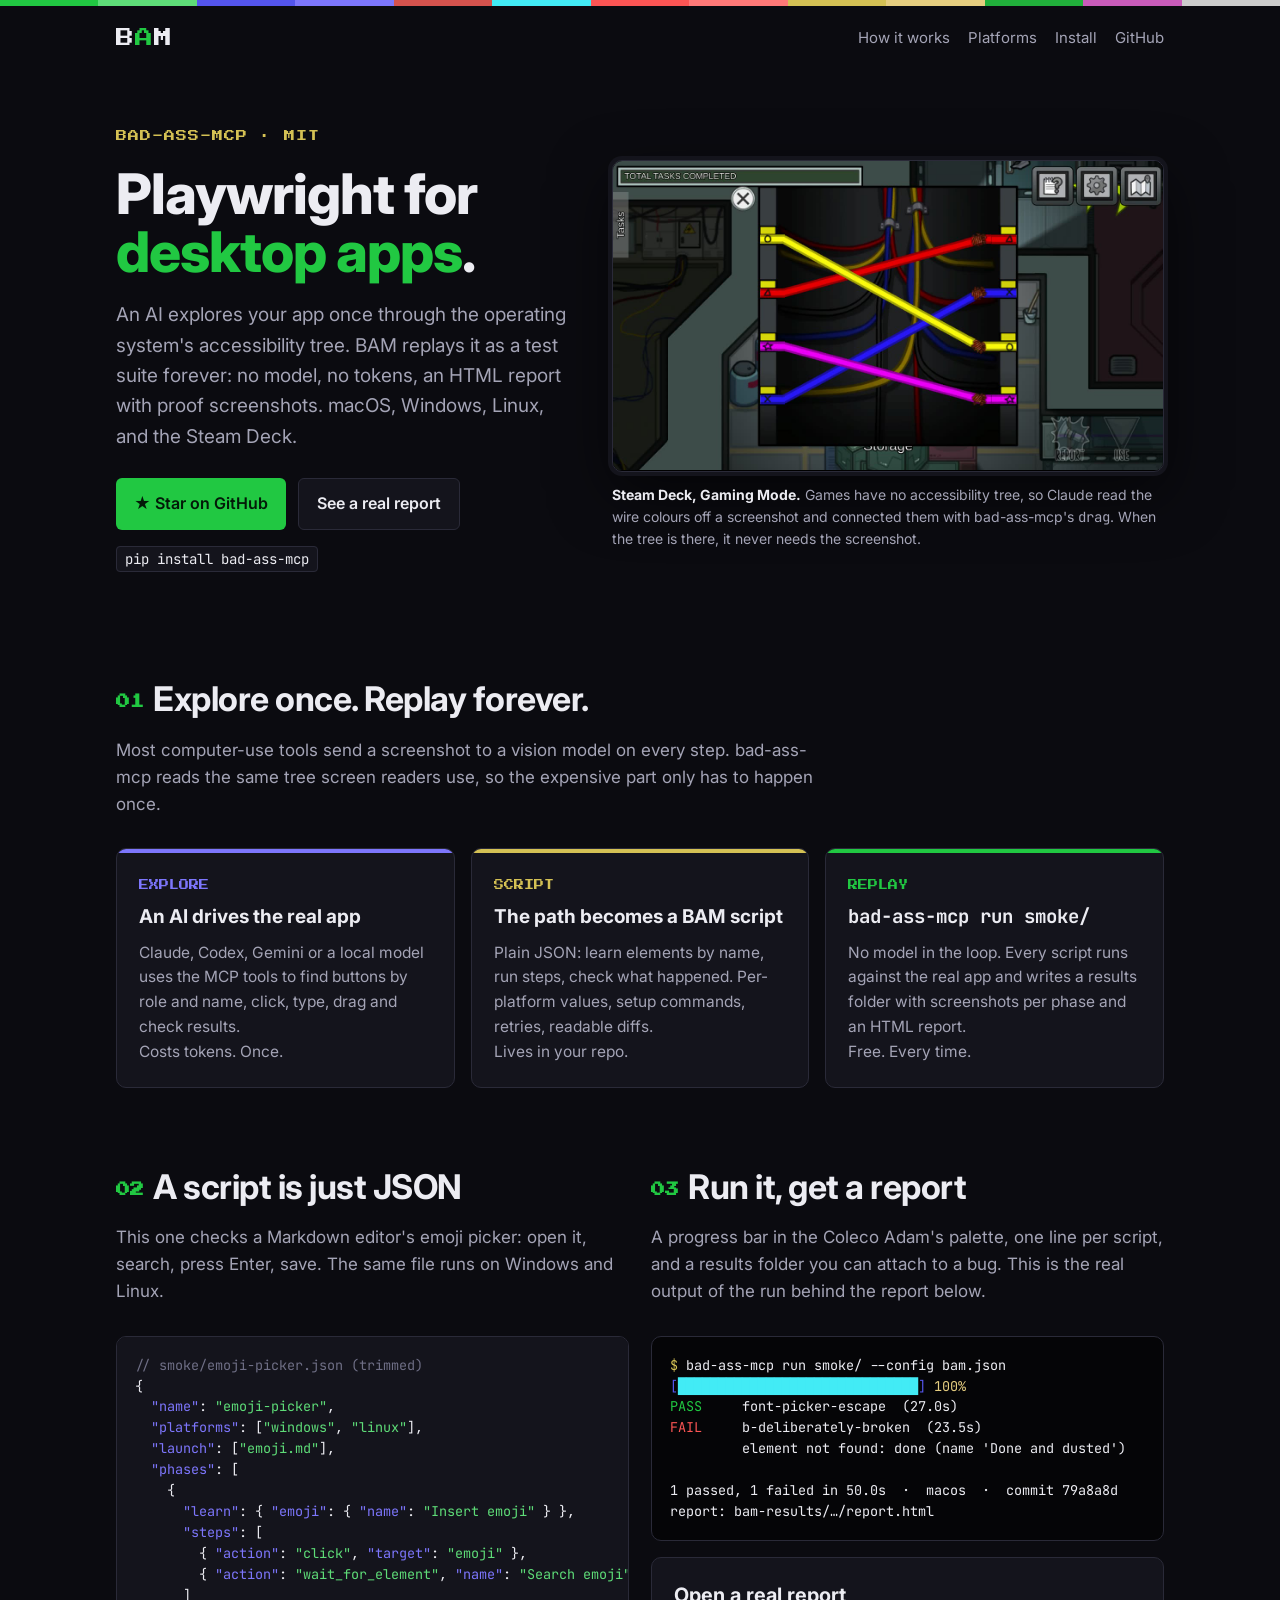
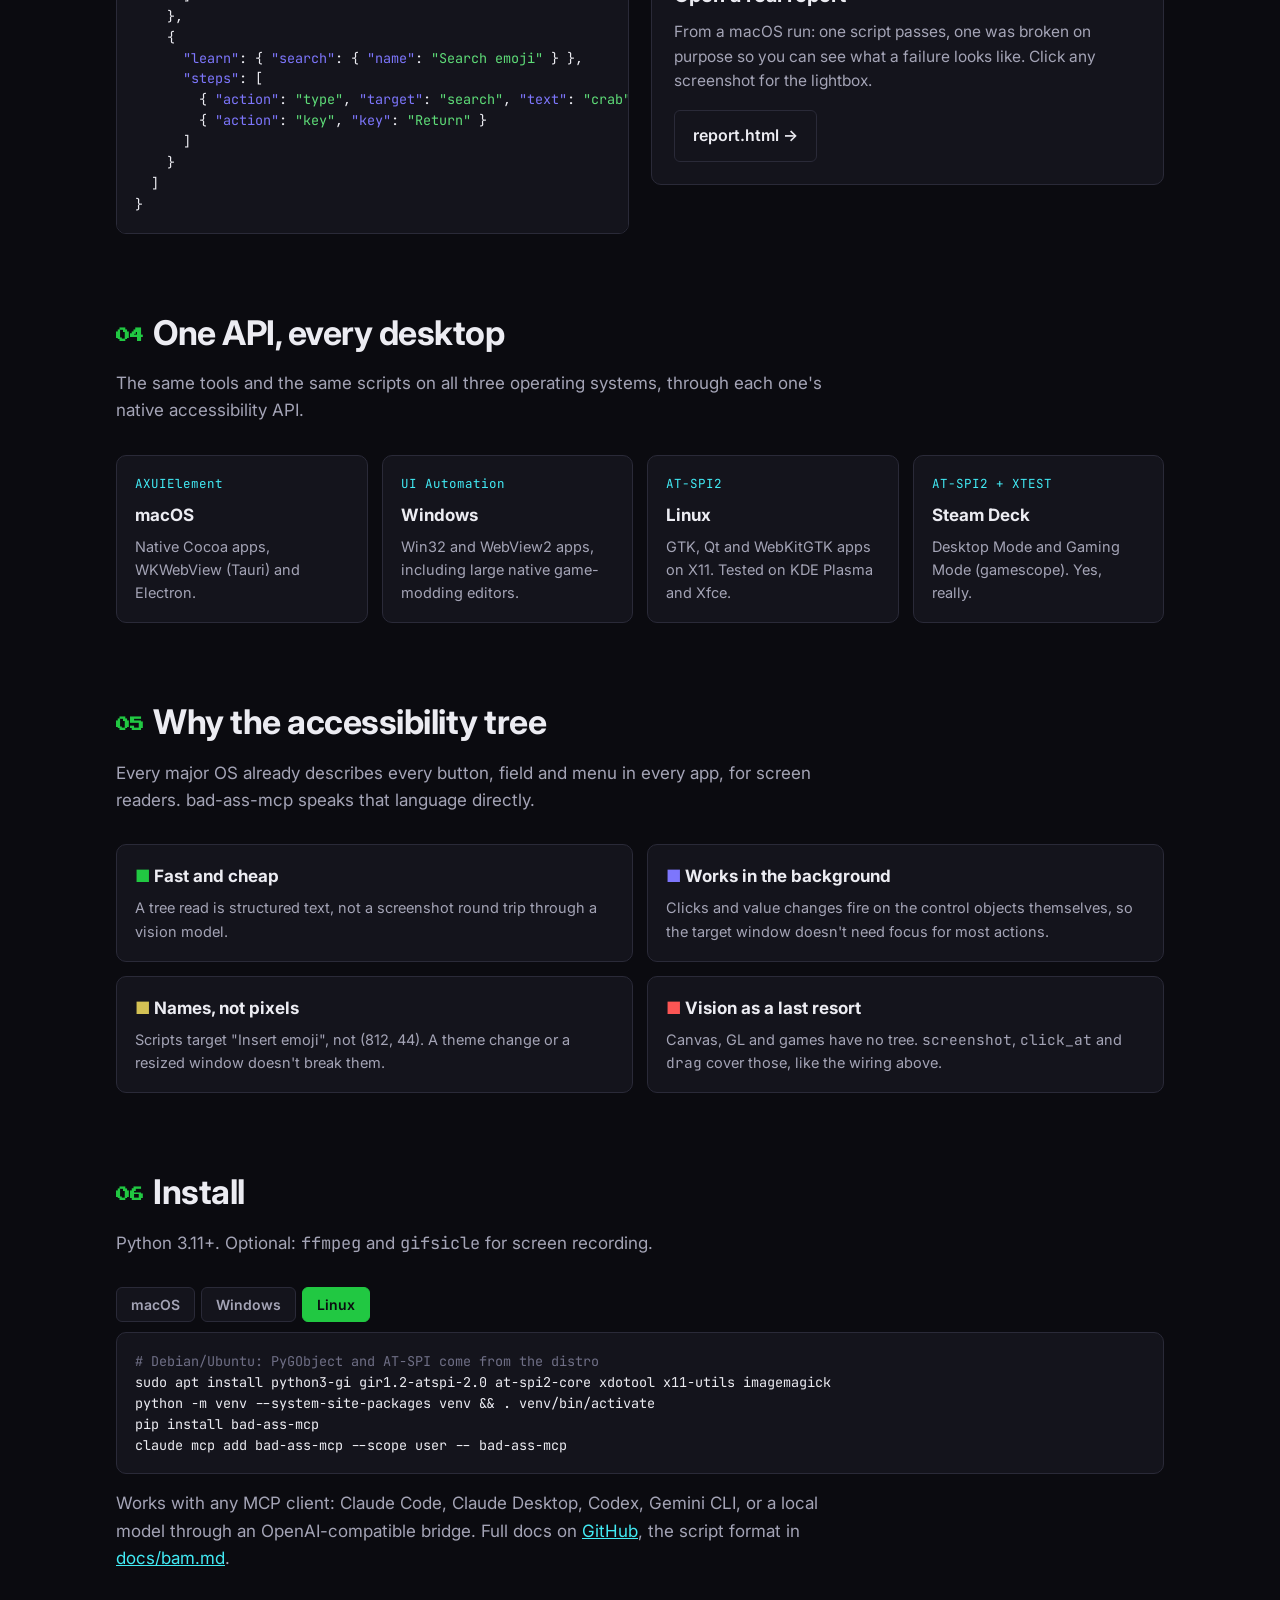
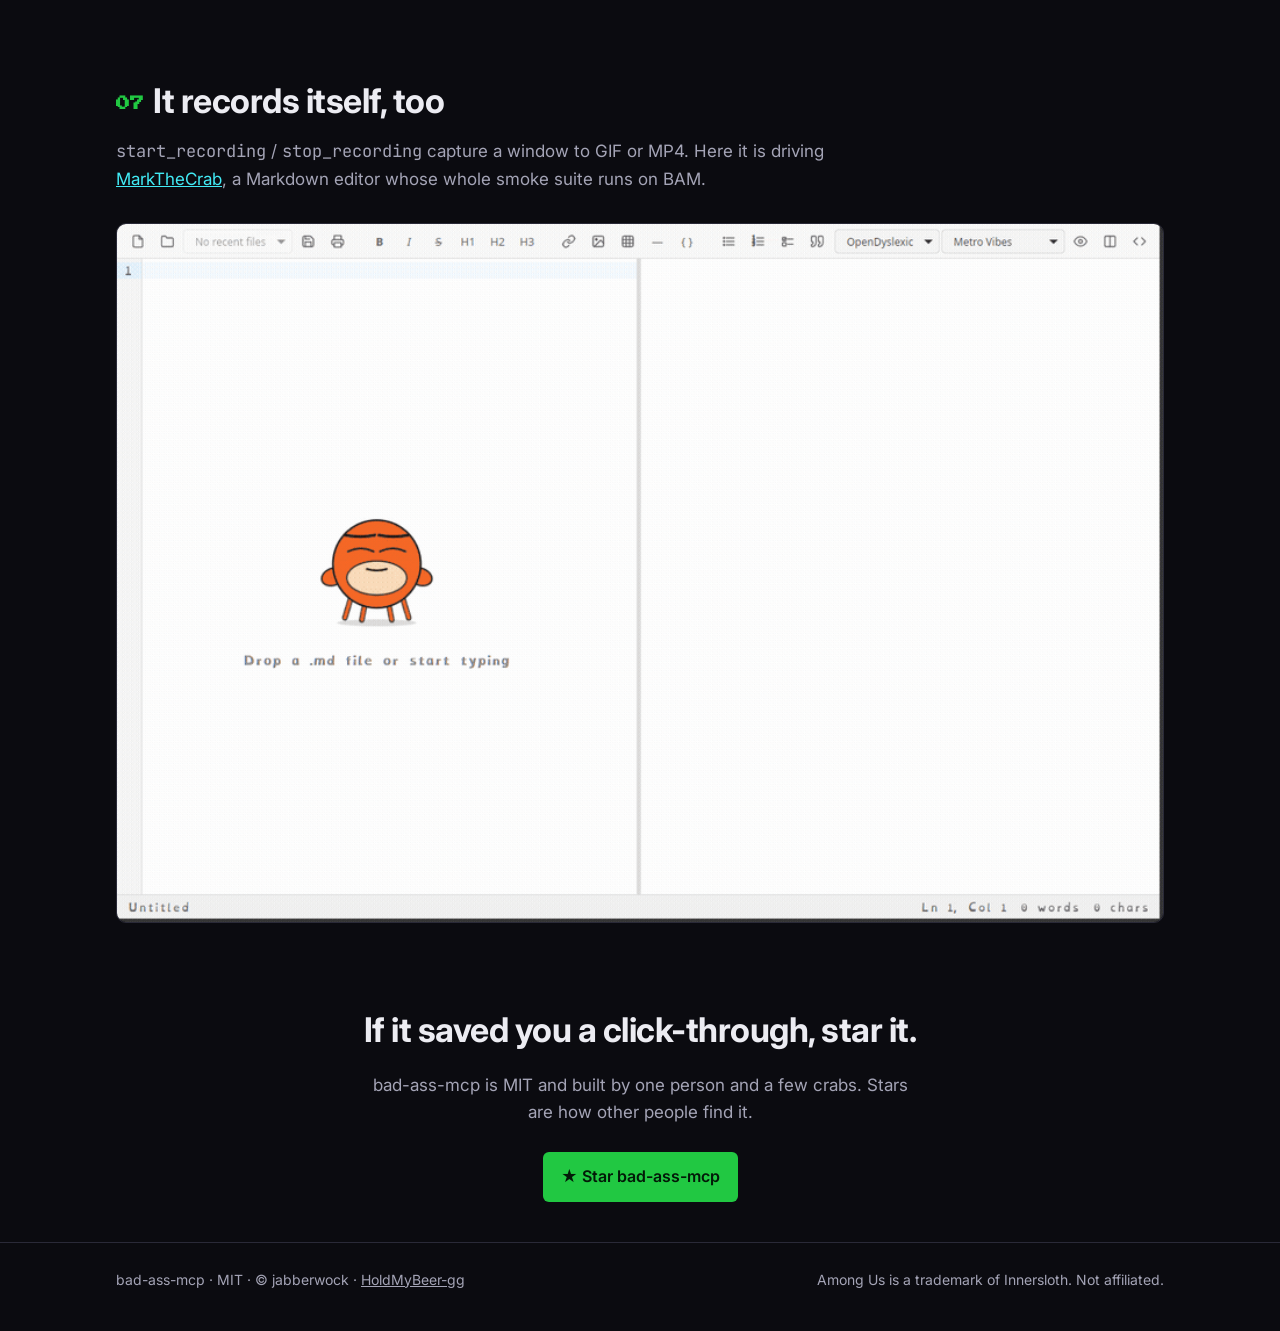
==== index.html @ ecd457a4 "BAM site: hero, explore/replay, sample report, platforms, install" ====
<!doctype html>
<html lang="en">
<head>
<meta charset="utf-8">
<meta name="viewport" content="width=device-width, initial-scale=1">
<title>BAM: Playwright for desktop apps | bad-ass-mcp</title>
<meta name="description" content="bad-ass-mcp drives macOS, Windows and Linux apps through the OS accessibility tree, not screenshots. An AI explores your app once; BAM replays it as a test suite for free, with an HTML report.">
<link rel="canonical" href="https://bam.holdmybeer.gg/">
<meta property="og:type" content="website">
<meta property="og:url" content="https://bam.holdmybeer.gg/">
<meta property="og:title" content="BAM: Playwright for desktop apps">
<meta property="og:description" content="An AI explores your desktop app once through the accessibility tree. BAM replays it forever: no model, no tokens. macOS, Windows, Linux, Steam Deck.">
<meta property="og:image" content="https://bam.holdmybeer.gg/media/among-us-wiring.jpg">
<meta name="twitter:card" content="summary_large_image">
<meta name="twitter:title" content="BAM: Playwright for desktop apps">
<meta name="twitter:description" content="An AI explores your desktop app once. BAM replays it forever, free. macOS, Windows, Linux, Steam Deck.">
<meta name="twitter:image" content="https://bam.holdmybeer.gg/media/among-us-wiring.jpg">
<link rel="icon" href="data:image/svg+xml,<svg xmlns='http://www.w3.org/2000/svg' viewBox='0 0 16 16'><rect width='16' height='16' fill='%23000'/><rect x='2' y='2' width='4' height='12' fill='%2321C842'/><rect x='6' y='2' width='4' height='12' fill='%235455ED'/><rect x='10' y='2' width='4' height='12' fill='%23FC5554'/></svg>">
<link rel="preconnect" href="https://fonts.googleapis.com">
<link rel="preconnect" href="https://fonts.gstatic.com" crossorigin>
<link href="https://fonts.googleapis.com/css2?family=Press+Start+2P&family=JetBrains+Mono:wght@400;600&family=Inter:wght@400;600;800&display=swap" rel="stylesheet">
<script type="application/ld+json">
{
  "@context": "https://schema.org",
  "@type": "SoftwareApplication",
  "name": "bad-ass-mcp",
  "alternateName": "BAM",
  "applicationCategory": "DeveloperApplication",
  "operatingSystem": "macOS, Windows, Linux",
  "description": "MCP server and test runner that drives desktop apps through OS accessibility trees (AXUIElement, UI Automation, AT-SPI) instead of screenshots.",
  "url": "https://bam.holdmybeer.gg/",
  "codeRepository": "https://github.com/HoldMyBeer-gg/bad-ass-mcp",
  "license": "https://opensource.org/licenses/MIT",
  "offers": { "@type": "Offer", "price": "0", "priceCurrency": "USD" }
}
</script>
<style>
:root {
  /* TMS9928A, the Coleco Adam's palette */
  --black: #0b0b10;
  --panel: #14141c;
  --panel-2: #1c1c27;
  --line: #2a2a38;
  --text: #ececf2;
  --muted: #a4a4b6;
  --green: #21c842;
  --lgreen: #5edc78;
  --blue: #5455ed;
  --lblue: #7d76fc;
  --red: #fc5554;
  --lred: #ff7978;
  --cyan: #42ebf5;
  --yellow: #d4c154;
  --magenta: #c95bba;
  --gutter: 16px;
}
* { box-sizing: border-box; }
html { color-scheme: dark; }
body {
  margin: 0;
  background: var(--black);
  color: var(--text);
  font: 17px/1.6 Inter, system-ui, -apple-system, "Segoe UI", sans-serif;
  -webkit-font-smoothing: antialiased;
}
a { color: var(--cyan); }
code, pre { font-family: "JetBrains Mono", ui-monospace, Menlo, monospace; }
.wrap { max-width: 1080px; margin: 0 auto; padding: 0 var(--gutter); }
.bar { display: flex; height: 6px; }
.bar span { flex: 1; }
nav { display: flex; align-items: center; justify-content: space-between; padding: 18px 0; gap: 12px; flex-wrap: wrap; }
@media (max-width: 520px) { nav .links a[href^='#'] { display: none; } }
.logo { font-family: "Press Start 2P", monospace; font-size: 18px; color: var(--text); text-decoration: none; letter-spacing: 1px; }
.logo b { color: var(--green); font-weight: 400; }
nav .links { display: flex; gap: 18px; font-size: 15px; flex-wrap: wrap; }
nav .links a { color: var(--muted); text-decoration: none; }
nav .links a:hover { color: var(--text); }

.hero > *, .split > *, .steps > *, .grid4 > *, .why > * { min-width: 0; }
.hero { padding: 40px 0 24px; display: grid; gap: 36px; grid-template-columns: 1fr; }
@media (min-width: 900px) { .hero { grid-template-columns: 5fr 6fr; align-items: center; padding-top: 56px; } }
.kicker { font-family: "Press Start 2P", monospace; font-size: 11px; color: var(--yellow); letter-spacing: 1px; margin: 0 0 18px; line-height: 1.8; }
h1 { font-size: clamp(36px, 6vw, 56px); line-height: 1.05; margin: 0 0 18px; font-weight: 800; letter-spacing: -1px; }
h1 em { font-style: normal; color: var(--green); }
.lede { color: var(--muted); font-size: 19px; margin: 0 0 26px; }
.cta { display: flex; gap: 12px; flex-wrap: wrap; }
.btn { display: inline-flex; align-items: center; gap: 8px; padding: 12px 18px; border-radius: 6px; font-weight: 600; text-decoration: none; font-size: 16px; }
.btn.primary { background: var(--green); color: #031a08; }
.btn.primary:hover { background: var(--lgreen); }
.btn.ghost { border: 1px solid var(--line); color: var(--text); background: var(--panel); }
.btn.ghost:hover { border-color: var(--lblue); }
.install-line { margin-top: 18px; font-size: 14px; color: var(--muted); }
.install-line code { color: var(--text); background: var(--panel); padding: 3px 8px; border-radius: 4px; border: 1px solid var(--line); }

figure { margin: 0; }
.video { border: 1px solid var(--line); border-radius: 10px; overflow: hidden; background: #000; box-shadow: 0 0 0 4px var(--panel), 0 20px 60px rgba(0,0,0,.6); }
.video video, .video img { display: block; width: 100%; height: auto; }
figcaption { font-size: 14px; color: var(--muted); margin-top: 12px; }
figcaption strong { color: var(--text); }

section { padding: 64px 0 8px; }
h2 { font-size: clamp(26px, 4vw, 34px); margin: 0 0 10px; letter-spacing: -.5px; }
h2 .n { font-family: "Press Start 2P", monospace; font-size: 14px; color: var(--green); margin-right: 10px; vertical-align: middle; }
.sub { color: var(--muted); margin: 0 0 30px; max-width: 720px; }

.steps { display: grid; gap: 16px; grid-template-columns: 1fr; }
@media (min-width: 760px) { .steps { grid-template-columns: repeat(3, 1fr); } }
.step { background: var(--panel); border: 1px solid var(--line); border-radius: 10px; padding: 22px; position: relative; overflow: hidden; }
.step::before { content: ""; position: absolute; inset: 0 0 auto 0; height: 4px; background: var(--c); }
.step h3 { margin: 4px 0 8px; font-size: 19px; }
.step p { margin: 0; color: var(--muted); font-size: 15.5px; }
.step .tag { font-family: "Press Start 2P", monospace; font-size: 10px; color: var(--c); }
.cost { margin-top: 10px; font-size: 14px; color: var(--text); }

.split { display: grid; gap: 22px; grid-template-columns: 1fr; }
@media (min-width: 900px) { .split { grid-template-columns: 1fr 1fr; align-items: start; } }
pre { background: var(--panel); border: 1px solid var(--line); border-radius: 10px; padding: 18px; overflow-x: auto; font-size: 13.5px; line-height: 1.55; margin: 0; }
.k { color: var(--lblue); } .s { color: var(--lgreen); } .c { color: #6f6f86; } .p { color: var(--yellow); }
.term { background: #050507; }
.term .ok { color: var(--green); } .term .bad { color: var(--red); }
.term .prog { letter-spacing: -1px; }

.report-card { background: var(--panel); border: 1px solid var(--line); border-radius: 10px; padding: 22px; }
.report-card h3 { margin: 0 0 8px; }
.report-card p { color: var(--muted); margin: 0 0 16px; font-size: 15.5px; }

.grid4 { display: grid; gap: 14px; grid-template-columns: 1fr; }
@media (min-width: 640px) { .grid4 { grid-template-columns: 1fr 1fr; } }
@media (min-width: 980px) { .grid4 { grid-template-columns: repeat(4, 1fr); } }
.tile { background: var(--panel); border: 1px solid var(--line); border-radius: 10px; padding: 18px; }
.tile h3 { margin: 0 0 6px; font-size: 17px; }
.tile p { margin: 0; color: var(--muted); font-size: 14.5px; }
.tile .api { font-family: "JetBrains Mono", monospace; font-size: 12.5px; color: var(--cyan); display: block; margin-bottom: 8px; }

.why { display: grid; gap: 14px; grid-template-columns: 1fr; }
@media (min-width: 760px) { .why { grid-template-columns: 1fr 1fr; } }
.why .tile h3 { color: var(--text); }
.why .tile h3::before { content: "■ "; color: var(--c, var(--green)); }

.tabs { display: flex; gap: 6px; flex-wrap: wrap; margin-bottom: 10px; }
.tabs button { font: 600 14px Inter, system-ui, sans-serif; color: var(--muted); background: var(--panel); border: 1px solid var(--line); border-radius: 6px; padding: 8px 14px; cursor: pointer; }
.tabs button[aria-selected="true"] { color: var(--black); background: var(--green); border-color: var(--green); }
.tabpanel[hidden] { display: none; }

.gifrow img { width: 100%; height: auto; border-radius: 10px; border: 1px solid var(--line); display: block; }

.star { text-align: center; padding: 72px 0 40px; }
.star h2 { margin-bottom: 14px; }
.star p { color: var(--muted); margin: 0 auto 26px; max-width: 560px; }
footer { border-top: 1px solid var(--line); padding: 26px 0 40px; color: var(--muted); font-size: 14px; }
footer .wrap { display: flex; justify-content: space-between; gap: 12px; flex-wrap: wrap; }
footer a { color: var(--muted); }
</style>
</head>
<body>
<div class="bar" aria-hidden="true">
  <span style="background:#21c842"></span><span style="background:#5edc78"></span><span style="background:#5455ed"></span><span style="background:#7d76fc"></span><span style="background:#d4524d"></span><span style="background:#42ebf5"></span><span style="background:#fc5554"></span><span style="background:#ff7978"></span><span style="background:#d4c154"></span><span style="background:#e6ce80"></span><span style="background:#21b03b"></span><span style="background:#c95bba"></span><span style="background:#cccccc"></span>
</div>

<div class="wrap">
  <nav>
    <a class="logo" href="/">B<b>A</b>M</a>
    <div class="links">
      <a href="#how">How it works</a>
      <a href="#platforms">Platforms</a>
      <a href="#install">Install</a>
      <a href="https://github.com/HoldMyBeer-gg/bad-ass-mcp">GitHub</a>
    </div>
  </nav>

  <header class="hero">
    <div>
      <p class="kicker">BAD-ASS-MCP · MIT</p>
      <h1>Playwright for <em>desktop apps</em>.</h1>
      <p class="lede">An AI explores your app once through the operating system's accessibility tree. BAM replays it as a test suite forever: no model, no tokens, an HTML report with proof screenshots. macOS, Windows, Linux, and the Steam Deck.</p>
      <div class="cta">
        <a class="btn primary" href="https://github.com/HoldMyBeer-gg/bad-ass-mcp">★ Star on GitHub</a>
        <a class="btn ghost" href="report/report.html">See a real report</a>
      </div>
      <p class="install-line"><code>pip install bad-ass-mcp</code></p>
    </div>
    <figure>
      <div class="video">
        <video src="media/among-us-wiring.mp4" poster="media/among-us-wiring.jpg" autoplay muted loop playsinline aria-label="Claude solving the Among Us Fix Wiring task on a Steam Deck"></video>
      </div>
      <figcaption><strong>Steam Deck, Gaming Mode.</strong> Games have no accessibility tree, so Claude read the wire colours off a screenshot and connected them with bad-ass-mcp's <code>drag</code>. When the tree is there, it never needs the screenshot.</figcaption>
    </figure>
  </header>

  <section id="how">
    <h2><span class="n">01</span>Explore once. Replay forever.</h2>
    <p class="sub">Most computer-use tools send a screenshot to a vision model on every step. bad-ass-mcp reads the same tree screen readers use, so the expensive part only has to happen once.</p>
    <div class="steps">
      <div class="step" style="--c:var(--lblue)">
        <span class="tag">EXPLORE</span>
        <h3>An AI drives the real app</h3>
        <p>Claude, Codex, Gemini or a local model uses the MCP tools to find buttons by role and name, click, type, drag and check results.</p>
        <p class="cost">Costs tokens. Once.</p>
      </div>
      <div class="step" style="--c:var(--yellow)">
        <span class="tag">SCRIPT</span>
        <h3>The path becomes a BAM script</h3>
        <p>Plain JSON: learn elements by name, run steps, check what happened. Per-platform values, setup commands, retries, readable diffs.</p>
        <p class="cost">Lives in your repo.</p>
      </div>
      <div class="step" style="--c:var(--green)">
        <span class="tag">REPLAY</span>
        <h3><code>bad-ass-mcp run smoke/</code></h3>
        <p>No model in the loop. Every script runs against the real app and writes a results folder with screenshots per phase and an HTML report.</p>
        <p class="cost">Free. Every time.</p>
      </div>
    </div>
  </section>

  <section>
    <div class="split">
      <div>
        <h2><span class="n">02</span>A script is just JSON</h2>
        <p class="sub">This one checks a Markdown editor's emoji picker: open it, search, press Enter, save. The same file runs on Windows and Linux.</p>
<pre><span class="c">// smoke/emoji-picker.json (trimmed)</span>
{
  <span class="k">"name"</span>: <span class="s">"emoji-picker"</span>,
  <span class="k">"platforms"</span>: [<span class="s">"windows"</span>, <span class="s">"linux"</span>],
  <span class="k">"launch"</span>: [<span class="s">"emoji.md"</span>],
  <span class="k">"phases"</span>: [
    {
      <span class="k">"learn"</span>: { <span class="k">"emoji"</span>: { <span class="k">"name"</span>: <span class="s">"Insert emoji"</span> } },
      <span class="k">"steps"</span>: [
        { <span class="k">"action"</span>: <span class="s">"click"</span>, <span class="k">"target"</span>: <span class="s">"emoji"</span> },
        { <span class="k">"action"</span>: <span class="s">"wait_for_element"</span>, <span class="k">"name"</span>: <span class="s">"Search emoji"</span> }
      ]
    },
    {
      <span class="k">"learn"</span>: { <span class="k">"search"</span>: { <span class="k">"name"</span>: <span class="s">"Search emoji"</span> } },
      <span class="k">"steps"</span>: [
        { <span class="k">"action"</span>: <span class="s">"type"</span>, <span class="k">"target"</span>: <span class="s">"search"</span>, <span class="k">"text"</span>: <span class="s">"crab"</span> },
        { <span class="k">"action"</span>: <span class="s">"key"</span>, <span class="k">"key"</span>: <span class="s">"Return"</span> }
      ]
    }
  ]
}</pre>
      </div>
      <div>
        <h2><span class="n">03</span>Run it, get a report</h2>
        <p class="sub">A progress bar in the Coleco Adam's palette, one line per script, and a results folder you can attach to a bug. This is the real output of the run behind the report below.</p>
<pre class="term"><span class="p">$</span> bad-ass-mcp run smoke/ --config bam.json
<span style="color:#5455ed">[</span><span style="color:#42ebf5">██████████████████████████████</span><span style="color:#5455ed">]</span> <span style="color:#e6ce80">100%</span>
<span class="ok">PASS    </span> font-picker-escape  (27.0s)
<span class="bad">FAIL    </span> b-deliberately-broken  (23.5s)
         element not found: done (name 'Done and dusted')

1 passed, 1 failed in 50.0s  ·  macos  ·  commit 79a8a8d
report: bam-results/…/report.html</pre>
        <div class="report-card" style="margin-top:16px">
          <h3>Open a real report</h3>
          <p>From a macOS run: one script passes, one was broken on purpose so you can see what a failure looks like. Click any screenshot for the lightbox.</p>
          <a class="btn ghost" href="report/report.html">report.html →</a>
        </div>
      </div>
    </div>
  </section>

  <section id="platforms">
    <h2><span class="n">04</span>One API, every desktop</h2>
    <p class="sub">The same tools and the same scripts on all three operating systems, through each one's native accessibility API.</p>
    <div class="grid4">
      <div class="tile"><span class="api">AXUIElement</span><h3>macOS</h3><p>Native Cocoa apps, WKWebView (Tauri) and Electron.</p></div>
      <div class="tile"><span class="api">UI Automation</span><h3>Windows</h3><p>Win32 and WebView2 apps, including large native game-modding editors.</p></div>
      <div class="tile"><span class="api">AT-SPI2</span><h3>Linux</h3><p>GTK, Qt and WebKitGTK apps on X11. Tested on KDE Plasma and Xfce.</p></div>
      <div class="tile"><span class="api">AT-SPI2 + XTEST</span><h3>Steam Deck</h3><p>Desktop Mode and Gaming Mode (gamescope). Yes, really.</p></div>
    </div>
  </section>

  <section>
    <h2><span class="n">05</span>Why the accessibility tree</h2>
    <p class="sub">Every major OS already describes every button, field and menu in every app, for screen readers. bad-ass-mcp speaks that language directly.</p>
    <div class="why">
      <div class="tile" style="--c:var(--green)"><h3>Fast and cheap</h3><p>A tree read is structured text, not a screenshot round trip through a vision model.</p></div>
      <div class="tile" style="--c:var(--lblue)"><h3>Works in the background</h3><p>Clicks and value changes fire on the control objects themselves, so the target window doesn't need focus for most actions.</p></div>
      <div class="tile" style="--c:var(--yellow)"><h3>Names, not pixels</h3><p>Scripts target "Insert emoji", not (812, 44). A theme change or a resized window doesn't break them.</p></div>
      <div class="tile" style="--c:var(--red)"><h3>Vision as a last resort</h3><p>Canvas, GL and games have no tree. <code>screenshot</code>, <code>click_at</code> and <code>drag</code> cover those, like the wiring above.</p></div>
    </div>
  </section>

  <section id="install">
    <h2><span class="n">06</span>Install</h2>
    <p class="sub">Python 3.11+. Optional: <code>ffmpeg</code> and <code>gifsicle</code> for screen recording.</p>
    <div class="tabs" role="tablist">
      <button role="tab" aria-selected="true" aria-controls="t-mac" id="b-mac">macOS</button>
      <button role="tab" aria-selected="false" aria-controls="t-win" id="b-win">Windows</button>
      <button role="tab" aria-selected="false" aria-controls="t-lin" id="b-lin">Linux</button>
    </div>
<pre class="tabpanel" role="tabpanel" id="t-mac" aria-labelledby="b-mac">pip install 'bad-ass-mcp[macos]'
<span class="c"># then grant Accessibility to your terminal in System Settings → Privacy &amp; Security</span>
claude mcp add bad-ass-mcp --scope user -- bad-ass-mcp</pre>
<pre class="tabpanel" role="tabpanel" id="t-win" aria-labelledby="b-win" hidden>pip install "bad-ass-mcp[windows]"
claude mcp add bad-ass-mcp --scope user -- bad-ass-mcp</pre>
<pre class="tabpanel" role="tabpanel" id="t-lin" aria-labelledby="b-lin" hidden><span class="c"># Debian/Ubuntu: PyGObject and AT-SPI come from the distro</span>
sudo apt install python3-gi gir1.2-atspi-2.0 at-spi2-core xdotool x11-utils imagemagick
python -m venv --system-site-packages venv &amp;&amp; . venv/bin/activate
pip install bad-ass-mcp
claude mcp add bad-ass-mcp --scope user -- bad-ass-mcp</pre>
    <p class="sub" style="margin-top:16px">Works with any MCP client: Claude Code, Claude Desktop, Codex, Gemini CLI, or a local model through an OpenAI-compatible bridge. Full docs on <a href="https://github.com/HoldMyBeer-gg/bad-ass-mcp#readme">GitHub</a>, the script format in <a href="https://github.com/HoldMyBeer-gg/bad-ass-mcp/blob/main/docs/bam.md">docs/bam.md</a>.</p>
  </section>

  <section>
    <h2><span class="n">07</span>It records itself, too</h2>
    <p class="sub"><code>start_recording</code> / <code>stop_recording</code> capture a window to GIF or MP4. Here it is driving <a href="https://github.com/HoldMyBeer-gg/MarkTheCrab">MarkTheCrab</a>, a Markdown editor whose whole smoke suite runs on BAM.</p>
    <div class="gifrow"><img src="media/markthecrab-demo.gif" alt="bad-ass-mcp typing into the MarkTheCrab Markdown editor and recording itself" loading="lazy"></div>
  </section>

  <section class="star">
    <h2>If it saved you a click-through, star it.</h2>
    <p>bad-ass-mcp is MIT and built by one person and a few crabs. Stars are how other people find it.</p>
    <a class="btn primary" href="https://github.com/HoldMyBeer-gg/bad-ass-mcp">★ Star bad-ass-mcp</a>
  </section>
</div>

<footer>
  <div class="wrap">
    <span>bad-ass-mcp · MIT · © jabberwock · <a href="https://github.com/HoldMyBeer-gg">HoldMyBeer-gg</a></span>
    <span>Among Us is a trademark of Innersloth. Not affiliated.</span>
  </div>
</footer>

<script>
document.querySelectorAll('[role=tab]').forEach(function (tab, _, tabs) {
  tab.addEventListener('click', function () {
    tabs.forEach(function (t) {
      var on = t === tab;
      t.setAttribute('aria-selected', on);
      document.getElementById(t.getAttribute('aria-controls')).hidden = !on;
    });
  });
});
(function () {
  var ua = navigator.userAgent;
  var id = /Windows/.test(ua) ? 'b-win' : /Linux|X11/.test(ua) && !/Android/.test(ua) ? 'b-lin' : null;
  if (id) document.getElementById(id).click();
})();
</script>
</body>
</html>
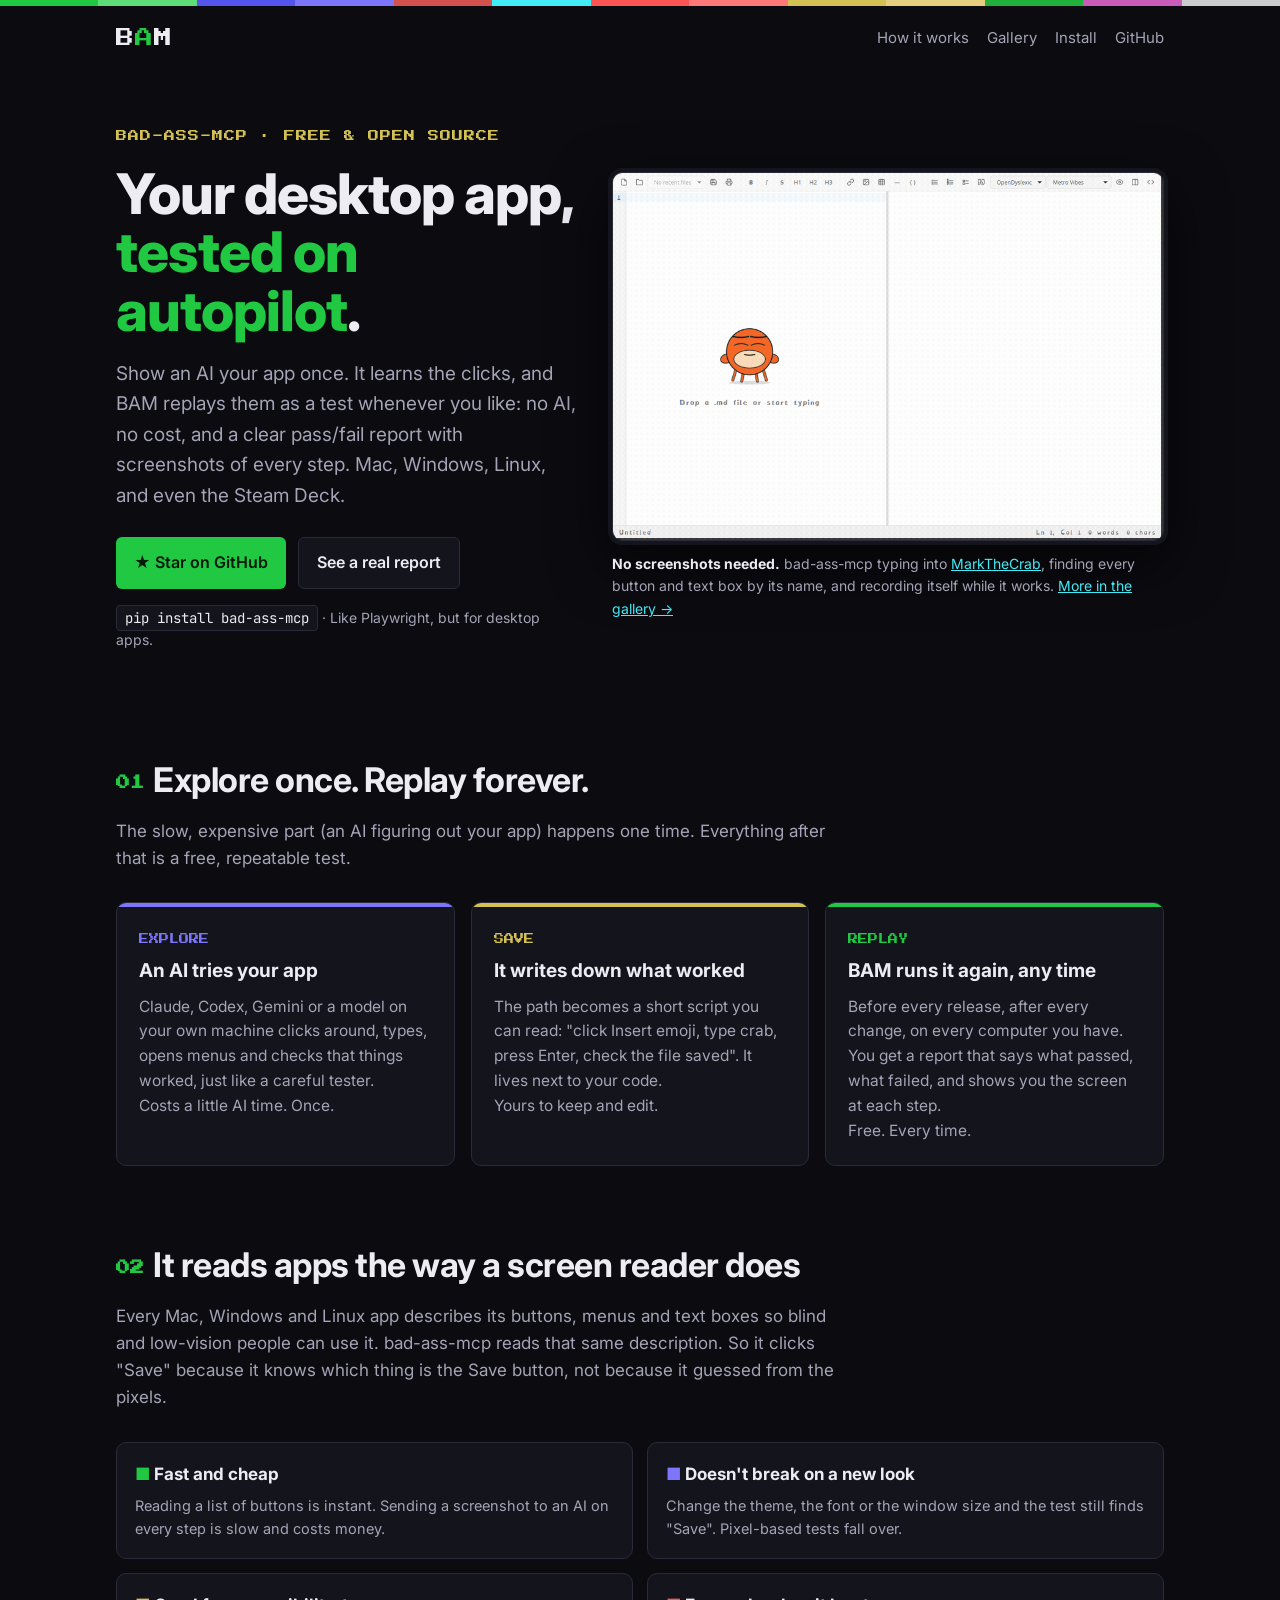
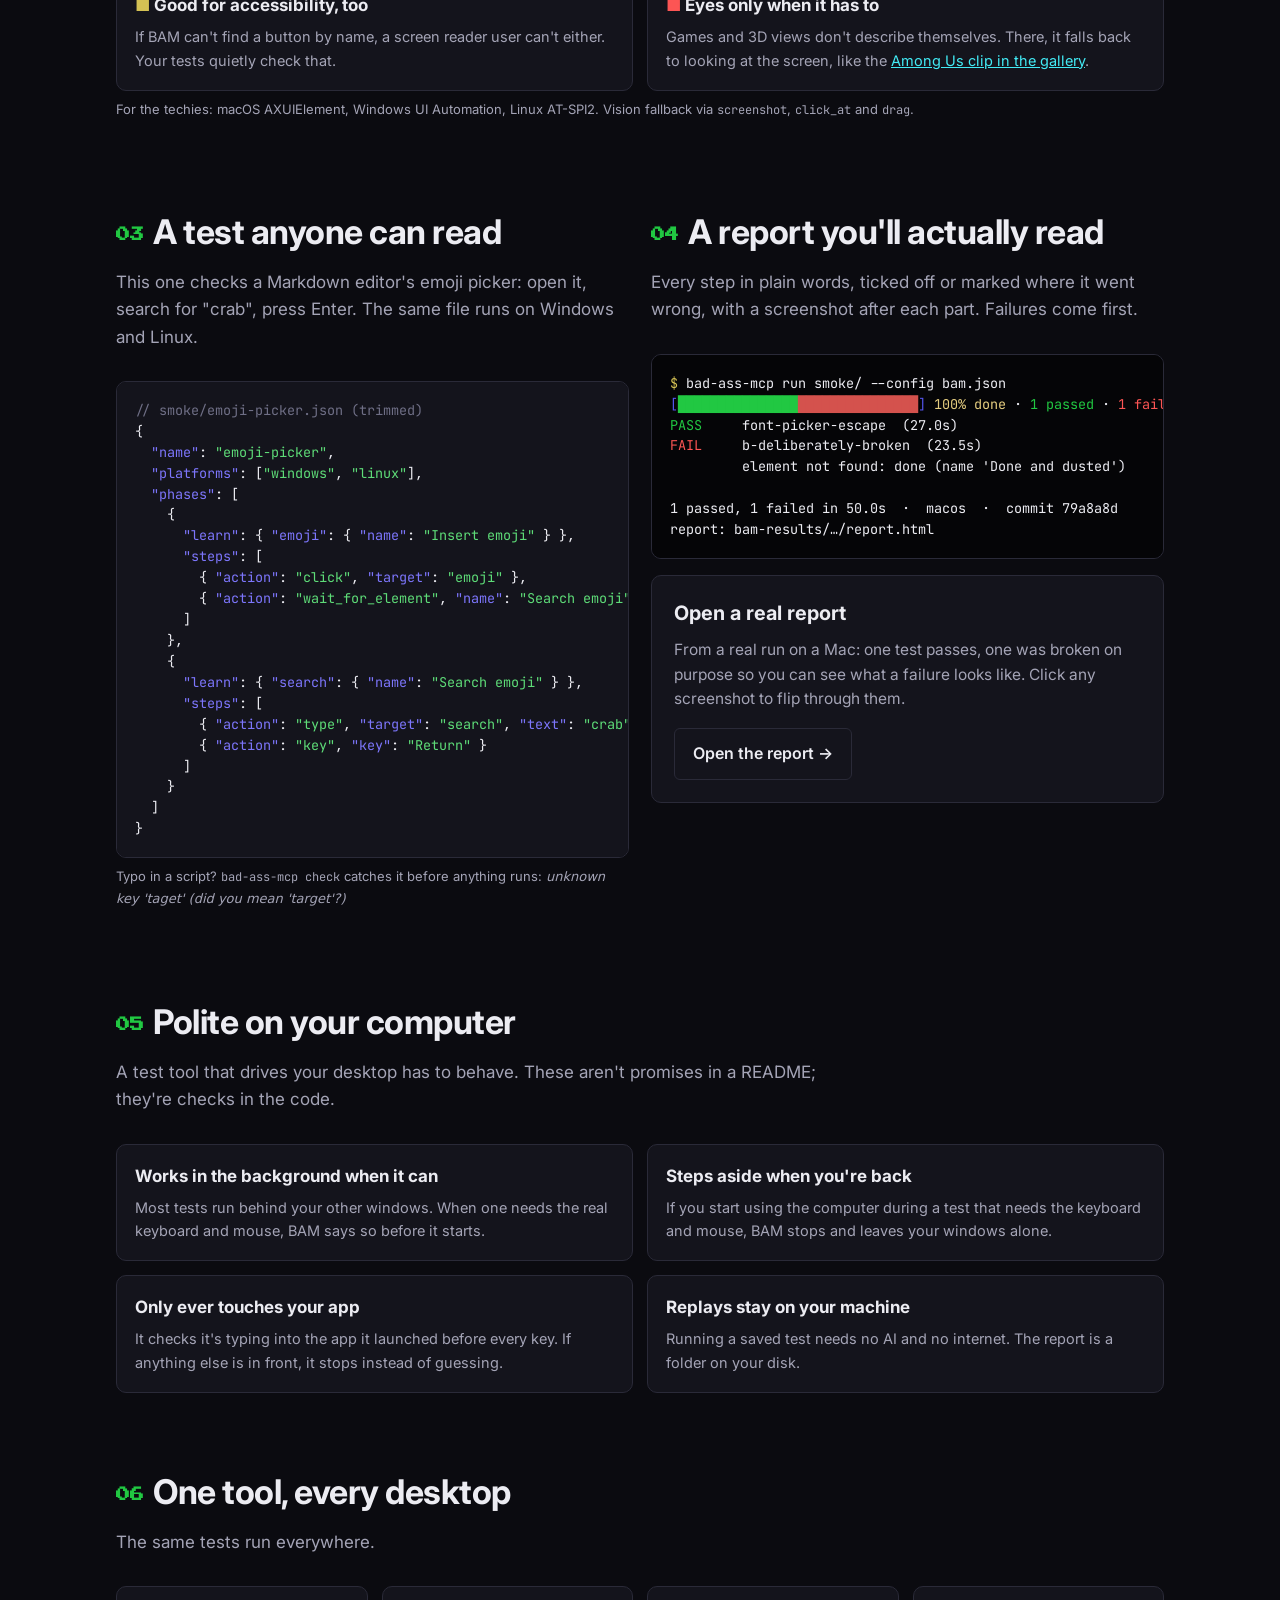
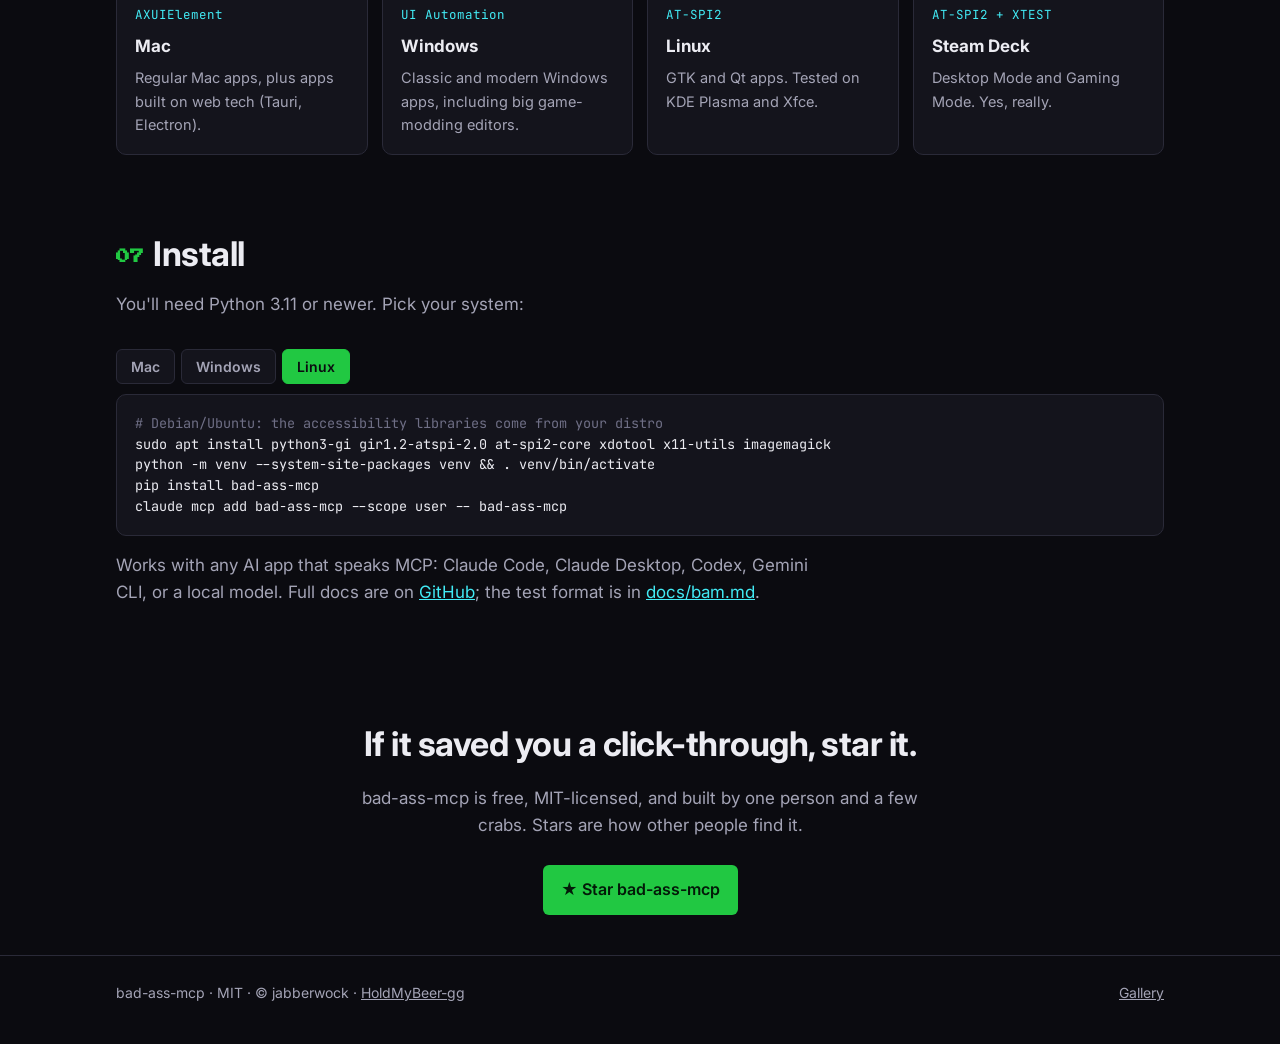
==== commit 274c0da5: "Friendlier copy, gallery page, honest badges; new progress bar in the sample output Home: 'tested on" ====
--- a/index.html
+++ b/index.html
@@ -3,22 +3,23 @@
 <head>
 <meta charset="utf-8">
 <meta name="viewport" content="width=device-width, initial-scale=1">
-<title>BAM: Playwright for desktop apps | bad-ass-mcp</title>
-<meta name="description" content="bad-ass-mcp drives macOS, Windows and Linux apps through the OS accessibility tree, not screenshots. An AI explores your app once; BAM replays it as a test suite for free, with an HTML report.">
+<title>BAM: your desktop app, tested on autopilot | bad-ass-mcp</title>
+<meta name="description" content="Show an AI your desktop app once; BAM replays it as a test whenever you like, free, with a clear pass/fail report. It reads apps the way a screen reader does. Mac, Windows, Linux, Steam Deck.">
 <link rel="canonical" href="https://bam.holdmybeer.gg/">
 <meta property="og:type" content="website">
 <meta property="og:url" content="https://bam.holdmybeer.gg/">
-<meta property="og:title" content="BAM: Playwright for desktop apps">
-<meta property="og:description" content="An AI explores your desktop app once through the accessibility tree. BAM replays it forever: no model, no tokens. macOS, Windows, Linux, Steam Deck.">
+<meta property="og:title" content="BAM: your desktop app, tested on autopilot">
+<meta property="og:description" content="Show an AI your app once. BAM replays it as a test, free, every time. Reads apps the way a screen reader does. Mac, Windows, Linux, Steam Deck.">
 <meta property="og:image" content="https://bam.holdmybeer.gg/media/among-us-wiring.jpg">
 <meta name="twitter:card" content="summary_large_image">
-<meta name="twitter:title" content="BAM: Playwright for desktop apps">
-<meta name="twitter:description" content="An AI explores your desktop app once. BAM replays it forever, free. macOS, Windows, Linux, Steam Deck.">
+<meta name="twitter:title" content="BAM: your desktop app, tested on autopilot">
+<meta name="twitter:description" content="Show an AI your app once. BAM replays it as a test, free, every time.">
 <meta name="twitter:image" content="https://bam.holdmybeer.gg/media/among-us-wiring.jpg">
 <link rel="icon" href="data:image/svg+xml,<svg xmlns='http://www.w3.org/2000/svg' viewBox='0 0 16 16'><rect width='16' height='16' fill='%23000'/><rect x='2' y='2' width='4' height='12' fill='%2321C842'/><rect x='6' y='2' width='4' height='12' fill='%235455ED'/><rect x='10' y='2' width='4' height='12' fill='%23FC5554'/></svg>">
 <link rel="preconnect" href="https://fonts.googleapis.com">
 <link rel="preconnect" href="https://fonts.gstatic.com" crossorigin>
 <link href="https://fonts.googleapis.com/css2?family=Press+Start+2P&family=JetBrains+Mono:wght@400;600&family=Inter:wght@400;600;800&display=swap" rel="stylesheet">
+<link rel="stylesheet" href="style.css">
 <script type="application/ld+json">
 {
   "@context": "https://schema.org",
@@ -27,130 +28,13 @@
   "alternateName": "BAM",
   "applicationCategory": "DeveloperApplication",
   "operatingSystem": "macOS, Windows, Linux",
-  "description": "MCP server and test runner that drives desktop apps through OS accessibility trees (AXUIElement, UI Automation, AT-SPI) instead of screenshots.",
+  "description": "Automated testing for desktop apps: an AI explores the app once through the operating system's accessibility interface (what screen readers use), and BAM replays it as a test suite with no AI in the loop.",
   "url": "https://bam.holdmybeer.gg/",
   "codeRepository": "https://github.com/HoldMyBeer-gg/bad-ass-mcp",
   "license": "https://opensource.org/licenses/MIT",
   "offers": { "@type": "Offer", "price": "0", "priceCurrency": "USD" }
 }
 </script>
-<style>
-:root {
-  /* TMS9928A, the Coleco Adam's palette */
-  --black: #0b0b10;
-  --panel: #14141c;
-  --panel-2: #1c1c27;
-  --line: #2a2a38;
-  --text: #ececf2;
-  --muted: #a4a4b6;
-  --green: #21c842;
-  --lgreen: #5edc78;
-  --blue: #5455ed;
-  --lblue: #7d76fc;
-  --red: #fc5554;
-  --lred: #ff7978;
-  --cyan: #42ebf5;
-  --yellow: #d4c154;
-  --magenta: #c95bba;
-  --gutter: 16px;
-}
-* { box-sizing: border-box; }
-html { color-scheme: dark; }
-body {
-  margin: 0;
-  background: var(--black);
-  color: var(--text);
-  font: 17px/1.6 Inter, system-ui, -apple-system, "Segoe UI", sans-serif;
-  -webkit-font-smoothing: antialiased;
-}
-a { color: var(--cyan); }
-code, pre { font-family: "JetBrains Mono", ui-monospace, Menlo, monospace; }
-.wrap { max-width: 1080px; margin: 0 auto; padding: 0 var(--gutter); }
-.bar { display: flex; height: 6px; }
-.bar span { flex: 1; }
-nav { display: flex; align-items: center; justify-content: space-between; padding: 18px 0; gap: 12px; flex-wrap: wrap; }
-@media (max-width: 520px) { nav .links a[href^='#'] { display: none; } }
-.logo { font-family: "Press Start 2P", monospace; font-size: 18px; color: var(--text); text-decoration: none; letter-spacing: 1px; }
-.logo b { color: var(--green); font-weight: 400; }
-nav .links { display: flex; gap: 18px; font-size: 15px; flex-wrap: wrap; }
-nav .links a { color: var(--muted); text-decoration: none; }
-nav .links a:hover { color: var(--text); }
-
-.hero > *, .split > *, .steps > *, .grid4 > *, .why > * { min-width: 0; }
-.hero { padding: 40px 0 24px; display: grid; gap: 36px; grid-template-columns: 1fr; }
-@media (min-width: 900px) { .hero { grid-template-columns: 5fr 6fr; align-items: center; padding-top: 56px; } }
-.kicker { font-family: "Press Start 2P", monospace; font-size: 11px; color: var(--yellow); letter-spacing: 1px; margin: 0 0 18px; line-height: 1.8; }
-h1 { font-size: clamp(36px, 6vw, 56px); line-height: 1.05; margin: 0 0 18px; font-weight: 800; letter-spacing: -1px; }
-h1 em { font-style: normal; color: var(--green); }
-.lede { color: var(--muted); font-size: 19px; margin: 0 0 26px; }
-.cta { display: flex; gap: 12px; flex-wrap: wrap; }
-.btn { display: inline-flex; align-items: center; gap: 8px; padding: 12px 18px; border-radius: 6px; font-weight: 600; text-decoration: none; font-size: 16px; }
-.btn.primary { background: var(--green); color: #031a08; }
-.btn.primary:hover { background: var(--lgreen); }
-.btn.ghost { border: 1px solid var(--line); color: var(--text); background: var(--panel); }
-.btn.ghost:hover { border-color: var(--lblue); }
-.install-line { margin-top: 18px; font-size: 14px; color: var(--muted); }
-.install-line code { color: var(--text); background: var(--panel); padding: 3px 8px; border-radius: 4px; border: 1px solid var(--line); }
-
-figure { margin: 0; }
-.video { border: 1px solid var(--line); border-radius: 10px; overflow: hidden; background: #000; box-shadow: 0 0 0 4px var(--panel), 0 20px 60px rgba(0,0,0,.6); }
-.video video, .video img { display: block; width: 100%; height: auto; }
-figcaption { font-size: 14px; color: var(--muted); margin-top: 12px; }
-figcaption strong { color: var(--text); }
-
-section { padding: 64px 0 8px; }
-h2 { font-size: clamp(26px, 4vw, 34px); margin: 0 0 10px; letter-spacing: -.5px; }
-h2 .n { font-family: "Press Start 2P", monospace; font-size: 14px; color: var(--green); margin-right: 10px; vertical-align: middle; }
-.sub { color: var(--muted); margin: 0 0 30px; max-width: 720px; }
-
-.steps { display: grid; gap: 16px; grid-template-columns: 1fr; }
-@media (min-width: 760px) { .steps { grid-template-columns: repeat(3, 1fr); } }
-.step { background: var(--panel); border: 1px solid var(--line); border-radius: 10px; padding: 22px; position: relative; overflow: hidden; }
-.step::before { content: ""; position: absolute; inset: 0 0 auto 0; height: 4px; background: var(--c); }
-.step h3 { margin: 4px 0 8px; font-size: 19px; }
-.step p { margin: 0; color: var(--muted); font-size: 15.5px; }
-.step .tag { font-family: "Press Start 2P", monospace; font-size: 10px; color: var(--c); }
-.cost { margin-top: 10px; font-size: 14px; color: var(--text); }
-
-.split { display: grid; gap: 22px; grid-template-columns: 1fr; }
-@media (min-width: 900px) { .split { grid-template-columns: 1fr 1fr; align-items: start; } }
-pre { background: var(--panel); border: 1px solid var(--line); border-radius: 10px; padding: 18px; overflow-x: auto; font-size: 13.5px; line-height: 1.55; margin: 0; }
-.k { color: var(--lblue); } .s { color: var(--lgreen); } .c { color: #6f6f86; } .p { color: var(--yellow); }
-.term { background: #050507; }
-.term .ok { color: var(--green); } .term .bad { color: var(--red); }
-.term .prog { letter-spacing: -1px; }
-
-.report-card { background: var(--panel); border: 1px solid var(--line); border-radius: 10px; padding: 22px; }
-.report-card h3 { margin: 0 0 8px; }
-.report-card p { color: var(--muted); margin: 0 0 16px; font-size: 15.5px; }
-
-.grid4 { display: grid; gap: 14px; grid-template-columns: 1fr; }
-@media (min-width: 640px) { .grid4 { grid-template-columns: 1fr 1fr; } }
-@media (min-width: 980px) { .grid4 { grid-template-columns: repeat(4, 1fr); } }
-.tile { background: var(--panel); border: 1px solid var(--line); border-radius: 10px; padding: 18px; }
-.tile h3 { margin: 0 0 6px; font-size: 17px; }
-.tile p { margin: 0; color: var(--muted); font-size: 14.5px; }
-.tile .api { font-family: "JetBrains Mono", monospace; font-size: 12.5px; color: var(--cyan); display: block; margin-bottom: 8px; }
-
-.why { display: grid; gap: 14px; grid-template-columns: 1fr; }
-@media (min-width: 760px) { .why { grid-template-columns: 1fr 1fr; } }
-.why .tile h3 { color: var(--text); }
-.why .tile h3::before { content: "■ "; color: var(--c, var(--green)); }
-
-.tabs { display: flex; gap: 6px; flex-wrap: wrap; margin-bottom: 10px; }
-.tabs button { font: 600 14px Inter, system-ui, sans-serif; color: var(--muted); background: var(--panel); border: 1px solid var(--line); border-radius: 6px; padding: 8px 14px; cursor: pointer; }
-.tabs button[aria-selected="true"] { color: var(--black); background: var(--green); border-color: var(--green); }
-.tabpanel[hidden] { display: none; }
-
-.gifrow img { width: 100%; height: auto; border-radius: 10px; border: 1px solid var(--line); display: block; }
-
-.star { text-align: center; padding: 72px 0 40px; }
-.star h2 { margin-bottom: 14px; }
-.star p { color: var(--muted); margin: 0 auto 26px; max-width: 560px; }
-footer { border-top: 1px solid var(--line); padding: 26px 0 40px; color: var(--muted); font-size: 14px; }
-footer .wrap { display: flex; justify-content: space-between; gap: 12px; flex-wrap: wrap; }
-footer a { color: var(--muted); }
-</style>
 </head>
 <body>
 <div class="bar" aria-hidden="true">
@@ -162,7 +46,7 @@
     <a class="logo" href="/">B<b>A</b>M</a>
     <div class="links">
       <a href="#how">How it works</a>
-      <a href="#platforms">Platforms</a>
+      <a href="gallery/">Gallery</a>
       <a href="#install">Install</a>
       <a href="https://github.com/HoldMyBeer-gg/bad-ass-mcp">GitHub</a>
     </div>
@@ -170,58 +54,69 @@
 
   <header class="hero">
     <div>
-      <p class="kicker">BAD-ASS-MCP · MIT</p>
-      <h1>Playwright for <em>desktop apps</em>.</h1>
-      <p class="lede">An AI explores your app once through the operating system's accessibility tree. BAM replays it as a test suite forever: no model, no tokens, an HTML report with proof screenshots. macOS, Windows, Linux, and the Steam Deck.</p>
+      <p class="kicker">BAD-ASS-MCP · FREE &amp; OPEN SOURCE</p>
+      <h1>Your desktop app, <em>tested on autopilot</em>.</h1>
+      <p class="lede">Show an AI your app once. It learns the clicks, and BAM replays them as a test whenever you like: no AI, no cost, and a clear pass/fail report with screenshots of every step. Mac, Windows, Linux, and even the Steam Deck.</p>
       <div class="cta">
         <a class="btn primary" href="https://github.com/HoldMyBeer-gg/bad-ass-mcp">★ Star on GitHub</a>
         <a class="btn ghost" href="report/report.html">See a real report</a>
       </div>
-      <p class="install-line"><code>pip install bad-ass-mcp</code></p>
+      <p class="install-line"><code>pip install bad-ass-mcp</code> · Like Playwright, but for desktop apps.</p>
     </div>
     <figure>
       <div class="video">
-        <video src="media/among-us-wiring.mp4" poster="media/among-us-wiring.jpg" autoplay muted loop playsinline aria-label="Claude solving the Among Us Fix Wiring task on a Steam Deck"></video>
-      </div>
-      <figcaption><strong>Steam Deck, Gaming Mode.</strong> Games have no accessibility tree, so Claude read the wire colours off a screenshot and connected them with bad-ass-mcp's <code>drag</code>. When the tree is there, it never needs the screenshot.</figcaption>
+        <img src="media/markthecrab-demo.gif" alt="bad-ass-mcp typing into the MarkTheCrab Markdown editor, finding each button by its name">
+      </div>
+      <figcaption><strong>No screenshots needed.</strong> bad-ass-mcp typing into <a href="https://github.com/HoldMyBeer-gg/MarkTheCrab">MarkTheCrab</a>, finding every button and text box by its name, and recording itself while it works. <a href="gallery/">More in the gallery →</a></figcaption>
     </figure>
   </header>
 
   <section id="how">
     <h2><span class="n">01</span>Explore once. Replay forever.</h2>
-    <p class="sub">Most computer-use tools send a screenshot to a vision model on every step. bad-ass-mcp reads the same tree screen readers use, so the expensive part only has to happen once.</p>
+    <p class="sub">The slow, expensive part (an AI figuring out your app) happens one time. Everything after that is a free, repeatable test.</p>
     <div class="steps">
       <div class="step" style="--c:var(--lblue)">
         <span class="tag">EXPLORE</span>
-        <h3>An AI drives the real app</h3>
-        <p>Claude, Codex, Gemini or a local model uses the MCP tools to find buttons by role and name, click, type, drag and check results.</p>
-        <p class="cost">Costs tokens. Once.</p>
+        <h3>An AI tries your app</h3>
+        <p>Claude, Codex, Gemini or a model on your own machine clicks around, types, opens menus and checks that things worked, just like a careful tester.</p>
+        <p class="cost">Costs a little AI time. Once.</p>
       </div>
       <div class="step" style="--c:var(--yellow)">
-        <span class="tag">SCRIPT</span>
-        <h3>The path becomes a BAM script</h3>
-        <p>Plain JSON: learn elements by name, run steps, check what happened. Per-platform values, setup commands, retries, readable diffs.</p>
-        <p class="cost">Lives in your repo.</p>
+        <span class="tag">SAVE</span>
+        <h3>It writes down what worked</h3>
+        <p>The path becomes a short script you can read: "click Insert emoji, type crab, press Enter, check the file saved". It lives next to your code.</p>
+        <p class="cost">Yours to keep and edit.</p>
       </div>
       <div class="step" style="--c:var(--green)">
         <span class="tag">REPLAY</span>
-        <h3><code>bad-ass-mcp run smoke/</code></h3>
-        <p>No model in the loop. Every script runs against the real app and writes a results folder with screenshots per phase and an HTML report.</p>
+        <h3>BAM runs it again, any time</h3>
+        <p>Before every release, after every change, on every computer you have. You get a report that says what passed, what failed, and shows you the screen at each step.</p>
         <p class="cost">Free. Every time.</p>
       </div>
     </div>
+  </section>
+
+  <section>
+    <h2><span class="n">02</span>It reads apps the way a screen reader does</h2>
+    <p class="sub">Every Mac, Windows and Linux app describes its buttons, menus and text boxes so blind and low-vision people can use it. bad-ass-mcp reads that same description. So it clicks "Save" because it knows which thing is the Save button, not because it guessed from the pixels.</p>
+    <div class="why">
+      <div class="tile" style="--c:var(--green)"><h3>Fast and cheap</h3><p>Reading a list of buttons is instant. Sending a screenshot to an AI on every step is slow and costs money.</p></div>
+      <div class="tile" style="--c:var(--lblue)"><h3>Doesn't break on a new look</h3><p>Change the theme, the font or the window size and the test still finds "Save". Pixel-based tests fall over.</p></div>
+      <div class="tile" style="--c:var(--yellow)"><h3>Good for accessibility, too</h3><p>If BAM can't find a button by name, a screen reader user can't either. Your tests quietly check that.</p></div>
+      <div class="tile" style="--c:var(--red)"><h3>Eyes only when it has to</h3><p>Games and 3D views don't describe themselves. There, it falls back to looking at the screen, like the <a href="gallery/">Among Us clip in the gallery</a>.</p></div>
+    </div>
+    <p class="small-tech">For the techies: macOS AXUIElement, Windows UI Automation, Linux AT-SPI2. Vision fallback via <code>screenshot</code>, <code>click_at</code> and <code>drag</code>.</p>
   </section>
 
   <section>
     <div class="split">
       <div>
-        <h2><span class="n">02</span>A script is just JSON</h2>
-        <p class="sub">This one checks a Markdown editor's emoji picker: open it, search, press Enter, save. The same file runs on Windows and Linux.</p>
+        <h2><span class="n">03</span>A test anyone can read</h2>
+        <p class="sub">This one checks a Markdown editor's emoji picker: open it, search for "crab", press Enter. The same file runs on Windows and Linux.</p>
 <pre><span class="c">// smoke/emoji-picker.json (trimmed)</span>
 {
   <span class="k">"name"</span>: <span class="s">"emoji-picker"</span>,
   <span class="k">"platforms"</span>: [<span class="s">"windows"</span>, <span class="s">"linux"</span>],
-  <span class="k">"launch"</span>: [<span class="s">"emoji.md"</span>],
   <span class="k">"phases"</span>: [
     {
       <span class="k">"learn"</span>: { <span class="k">"emoji"</span>: { <span class="k">"name"</span>: <span class="s">"Insert emoji"</span> } },
@@ -239,12 +134,13 @@
     }
   ]
 }</pre>
+        <p class="small-tech">Typo in a script? <code>bad-ass-mcp check</code> catches it before anything runs: <em>unknown key 'taget' (did you mean 'target'?)</em></p>
       </div>
       <div>
-        <h2><span class="n">03</span>Run it, get a report</h2>
-        <p class="sub">A progress bar in the Coleco Adam's palette, one line per script, and a results folder you can attach to a bug. This is the real output of the run behind the report below.</p>
+        <h2><span class="n">04</span>A report you'll actually read</h2>
+        <p class="sub">Every step in plain words, ticked off or marked where it went wrong, with a screenshot after each part. Failures come first.</p>
 <pre class="term"><span class="p">$</span> bad-ass-mcp run smoke/ --config bam.json
-<span style="color:#5455ed">[</span><span style="color:#42ebf5">██████████████████████████████</span><span style="color:#5455ed">]</span> <span style="color:#e6ce80">100%</span>
+<span style="color:#5455ed">[</span><span style="color:#21c842">███████████████</span><span style="color:#d4524d">███████████████</span><span style="color:#5455ed">]</span> <span style="color:#e6ce80">100% done</span> · <span class="ok">1 passed</span> · <span class="bad">1 failed</span>
 <span class="ok">PASS    </span> font-picker-escape  (27.0s)
 <span class="bad">FAIL    </span> b-deliberately-broken  (23.5s)
          element not found: done (name 'Done and dusted')
@@ -253,65 +149,59 @@
 report: bam-results/…/report.html</pre>
         <div class="report-card" style="margin-top:16px">
           <h3>Open a real report</h3>
-          <p>From a macOS run: one script passes, one was broken on purpose so you can see what a failure looks like. Click any screenshot for the lightbox.</p>
-          <a class="btn ghost" href="report/report.html">report.html →</a>
+          <p>From a real run on a Mac: one test passes, one was broken on purpose so you can see what a failure looks like. Click any screenshot to flip through them.</p>
+          <a class="btn ghost" href="report/report.html">Open the report →</a>
         </div>
       </div>
     </div>
   </section>
 
+  <section>
+    <h2><span class="n">05</span>Polite on your computer</h2>
+    <p class="sub">A test tool that drives your desktop has to behave. These aren't promises in a README; they're checks in the code.</p>
+    <div class="nicely">
+      <div class="tile"><h3>Works in the background when it can</h3><p>Most tests run behind your other windows. When one needs the real keyboard and mouse, BAM says so before it starts.</p></div>
+      <div class="tile"><h3>Steps aside when you're back</h3><p>If you start using the computer during a test that needs the keyboard and mouse, BAM stops and leaves your windows alone.</p></div>
+      <div class="tile"><h3>Only ever touches your app</h3><p>It checks it's typing into the app it launched before every key. If anything else is in front, it stops instead of guessing.</p></div>
+      <div class="tile"><h3>Replays stay on your machine</h3><p>Running a saved test needs no AI and no internet. The report is a folder on your disk.</p></div>
+    </div>
+  </section>
+
   <section id="platforms">
-    <h2><span class="n">04</span>One API, every desktop</h2>
-    <p class="sub">The same tools and the same scripts on all three operating systems, through each one's native accessibility API.</p>
+    <h2><span class="n">06</span>One tool, every desktop</h2>
+    <p class="sub">The same tests run everywhere.</p>
     <div class="grid4">
-      <div class="tile"><span class="api">AXUIElement</span><h3>macOS</h3><p>Native Cocoa apps, WKWebView (Tauri) and Electron.</p></div>
-      <div class="tile"><span class="api">UI Automation</span><h3>Windows</h3><p>Win32 and WebView2 apps, including large native game-modding editors.</p></div>
-      <div class="tile"><span class="api">AT-SPI2</span><h3>Linux</h3><p>GTK, Qt and WebKitGTK apps on X11. Tested on KDE Plasma and Xfce.</p></div>
-      <div class="tile"><span class="api">AT-SPI2 + XTEST</span><h3>Steam Deck</h3><p>Desktop Mode and Gaming Mode (gamescope). Yes, really.</p></div>
-    </div>
-  </section>
-
-  <section>
-    <h2><span class="n">05</span>Why the accessibility tree</h2>
-    <p class="sub">Every major OS already describes every button, field and menu in every app, for screen readers. bad-ass-mcp speaks that language directly.</p>
-    <div class="why">
-      <div class="tile" style="--c:var(--green)"><h3>Fast and cheap</h3><p>A tree read is structured text, not a screenshot round trip through a vision model.</p></div>
-      <div class="tile" style="--c:var(--lblue)"><h3>Works in the background</h3><p>Clicks and value changes fire on the control objects themselves, so the target window doesn't need focus for most actions.</p></div>
-      <div class="tile" style="--c:var(--yellow)"><h3>Names, not pixels</h3><p>Scripts target "Insert emoji", not (812, 44). A theme change or a resized window doesn't break them.</p></div>
-      <div class="tile" style="--c:var(--red)"><h3>Vision as a last resort</h3><p>Canvas, GL and games have no tree. <code>screenshot</code>, <code>click_at</code> and <code>drag</code> cover those, like the wiring above.</p></div>
+      <div class="tile"><span class="api">AXUIElement</span><h3>Mac</h3><p>Regular Mac apps, plus apps built on web tech (Tauri, Electron).</p></div>
+      <div class="tile"><span class="api">UI Automation</span><h3>Windows</h3><p>Classic and modern Windows apps, including big game-modding editors.</p></div>
+      <div class="tile"><span class="api">AT-SPI2</span><h3>Linux</h3><p>GTK and Qt apps. Tested on KDE Plasma and Xfce.</p></div>
+      <div class="tile"><span class="api">AT-SPI2 + XTEST</span><h3>Steam Deck</h3><p>Desktop Mode and Gaming Mode. Yes, really.</p></div>
     </div>
   </section>
 
   <section id="install">
-    <h2><span class="n">06</span>Install</h2>
-    <p class="sub">Python 3.11+. Optional: <code>ffmpeg</code> and <code>gifsicle</code> for screen recording.</p>
+    <h2><span class="n">07</span>Install</h2>
+    <p class="sub">You'll need Python 3.11 or newer. Pick your system:</p>
     <div class="tabs" role="tablist">
-      <button role="tab" aria-selected="true" aria-controls="t-mac" id="b-mac">macOS</button>
+      <button role="tab" aria-selected="true" aria-controls="t-mac" id="b-mac">Mac</button>
       <button role="tab" aria-selected="false" aria-controls="t-win" id="b-win">Windows</button>
       <button role="tab" aria-selected="false" aria-controls="t-lin" id="b-lin">Linux</button>
     </div>
 <pre class="tabpanel" role="tabpanel" id="t-mac" aria-labelledby="b-mac">pip install 'bad-ass-mcp[macos]'
-<span class="c"># then grant Accessibility to your terminal in System Settings → Privacy &amp; Security</span>
+<span class="c"># then allow your terminal under System Settings → Privacy &amp; Security → Accessibility</span>
 claude mcp add bad-ass-mcp --scope user -- bad-ass-mcp</pre>
 <pre class="tabpanel" role="tabpanel" id="t-win" aria-labelledby="b-win" hidden>pip install "bad-ass-mcp[windows]"
 claude mcp add bad-ass-mcp --scope user -- bad-ass-mcp</pre>
-<pre class="tabpanel" role="tabpanel" id="t-lin" aria-labelledby="b-lin" hidden><span class="c"># Debian/Ubuntu: PyGObject and AT-SPI come from the distro</span>
+<pre class="tabpanel" role="tabpanel" id="t-lin" aria-labelledby="b-lin" hidden><span class="c"># Debian/Ubuntu: the accessibility libraries come from your distro</span>
 sudo apt install python3-gi gir1.2-atspi-2.0 at-spi2-core xdotool x11-utils imagemagick
 python -m venv --system-site-packages venv &amp;&amp; . venv/bin/activate
 pip install bad-ass-mcp
 claude mcp add bad-ass-mcp --scope user -- bad-ass-mcp</pre>
-    <p class="sub" style="margin-top:16px">Works with any MCP client: Claude Code, Claude Desktop, Codex, Gemini CLI, or a local model through an OpenAI-compatible bridge. Full docs on <a href="https://github.com/HoldMyBeer-gg/bad-ass-mcp#readme">GitHub</a>, the script format in <a href="https://github.com/HoldMyBeer-gg/bad-ass-mcp/blob/main/docs/bam.md">docs/bam.md</a>.</p>
-  </section>
-
-  <section>
-    <h2><span class="n">07</span>It records itself, too</h2>
-    <p class="sub"><code>start_recording</code> / <code>stop_recording</code> capture a window to GIF or MP4. Here it is driving <a href="https://github.com/HoldMyBeer-gg/MarkTheCrab">MarkTheCrab</a>, a Markdown editor whose whole smoke suite runs on BAM.</p>
-    <div class="gifrow"><img src="media/markthecrab-demo.gif" alt="bad-ass-mcp typing into the MarkTheCrab Markdown editor and recording itself" loading="lazy"></div>
+    <p class="sub" style="margin-top:16px">Works with any AI app that speaks MCP: Claude Code, Claude Desktop, Codex, Gemini CLI, or a local model. Full docs are on <a href="https://github.com/HoldMyBeer-gg/bad-ass-mcp#readme">GitHub</a>; the test format is in <a href="https://github.com/HoldMyBeer-gg/bad-ass-mcp/blob/main/docs/bam.md">docs/bam.md</a>.</p>
   </section>
 
   <section class="star">
     <h2>If it saved you a click-through, star it.</h2>
-    <p>bad-ass-mcp is MIT and built by one person and a few crabs. Stars are how other people find it.</p>
+    <p>bad-ass-mcp is free, MIT-licensed, and built by one person and a few crabs. Stars are how other people find it.</p>
     <a class="btn primary" href="https://github.com/HoldMyBeer-gg/bad-ass-mcp">★ Star bad-ass-mcp</a>
   </section>
 </div>
@@ -319,7 +209,7 @@
 <footer>
   <div class="wrap">
     <span>bad-ass-mcp · MIT · © jabberwock · <a href="https://github.com/HoldMyBeer-gg">HoldMyBeer-gg</a></span>
-    <span>Among Us is a trademark of Innersloth. Not affiliated.</span>
+    <span><a href="gallery/">Gallery</a></span>
   </div>
 </footer>
 
--- a/style.css
+++ b/style.css
@@ -0,0 +1,137 @@
+:root {
+  /* TMS9928A, the Coleco Adam's palette */
+  --black: #0b0b10;
+  --panel: #14141c;
+  --panel-2: #1c1c27;
+  --line: #2a2a38;
+  --text: #ececf2;
+  --muted: #a4a4b6;
+  --green: #21c842;
+  --lgreen: #5edc78;
+  --blue: #5455ed;
+  --lblue: #7d76fc;
+  --red: #fc5554;
+  --lred: #ff7978;
+  --cyan: #42ebf5;
+  --yellow: #d4c154;
+  --magenta: #c95bba;
+  --gutter: 16px;
+}
+* { box-sizing: border-box; }
+html { color-scheme: dark; }
+body {
+  margin: 0;
+  background: var(--black);
+  color: var(--text);
+  font: 17px/1.6 Inter, system-ui, -apple-system, "Segoe UI", sans-serif;
+  -webkit-font-smoothing: antialiased;
+}
+a { color: var(--cyan); }
+code, pre { font-family: "JetBrains Mono", ui-monospace, Menlo, monospace; }
+.wrap { max-width: 1080px; margin: 0 auto; padding: 0 var(--gutter); }
+.bar { display: flex; height: 6px; }
+.bar span { flex: 1; }
+nav { display: flex; align-items: center; justify-content: space-between; padding: 18px 0; gap: 12px; flex-wrap: wrap; }
+@media (max-width: 520px) { nav .links a[href^='#'] { display: none; } }
+.logo { font-family: "Press Start 2P", monospace; font-size: 18px; color: var(--text); text-decoration: none; letter-spacing: 1px; }
+.logo b { color: var(--green); font-weight: 400; }
+nav .links { display: flex; gap: 18px; font-size: 15px; flex-wrap: wrap; }
+nav .links a { color: var(--muted); text-decoration: none; }
+nav .links a:hover { color: var(--text); }
+
+.hero > *, .split > *, .steps > *, .grid4 > *, .why > * { min-width: 0; }
+.hero { padding: 40px 0 24px; display: grid; gap: 36px; grid-template-columns: 1fr; }
+@media (min-width: 900px) { .hero { grid-template-columns: 5fr 6fr; align-items: center; padding-top: 56px; } }
+.kicker { font-family: "Press Start 2P", monospace; font-size: 11px; color: var(--yellow); letter-spacing: 1px; margin: 0 0 18px; line-height: 1.8; }
+h1 { font-size: clamp(36px, 6vw, 56px); line-height: 1.05; margin: 0 0 18px; font-weight: 800; letter-spacing: -1px; }
+h1 em { font-style: normal; color: var(--green); }
+.lede { color: var(--muted); font-size: 19px; margin: 0 0 26px; }
+.cta { display: flex; gap: 12px; flex-wrap: wrap; }
+.btn { display: inline-flex; align-items: center; gap: 8px; padding: 12px 18px; border-radius: 6px; font-weight: 600; text-decoration: none; font-size: 16px; }
+.btn.primary { background: var(--green); color: #031a08; }
+.btn.primary:hover { background: var(--lgreen); }
+.btn.ghost { border: 1px solid var(--line); color: var(--text); background: var(--panel); }
+.btn.ghost:hover { border-color: var(--lblue); }
+.install-line { margin-top: 18px; font-size: 14px; color: var(--muted); }
+.install-line code { color: var(--text); background: var(--panel); padding: 3px 8px; border-radius: 4px; border: 1px solid var(--line); }
+
+figure { margin: 0; }
+.video { border: 1px solid var(--line); border-radius: 10px; overflow: hidden; background: #000; box-shadow: 0 0 0 4px var(--panel), 0 20px 60px rgba(0,0,0,.6); }
+.video video, .video img { display: block; width: 100%; height: auto; }
+figcaption { font-size: 14px; color: var(--muted); margin-top: 12px; }
+figcaption strong { color: var(--text); }
+
+section { padding: 64px 0 8px; }
+h2 { font-size: clamp(26px, 4vw, 34px); margin: 0 0 10px; letter-spacing: -.5px; }
+h2 .n { font-family: "Press Start 2P", monospace; font-size: 14px; color: var(--green); margin-right: 10px; vertical-align: middle; }
+.sub { color: var(--muted); margin: 0 0 30px; max-width: 720px; }
+
+.steps { display: grid; gap: 16px; grid-template-columns: 1fr; }
+@media (min-width: 760px) { .steps { grid-template-columns: repeat(3, 1fr); } }
+.step { background: var(--panel); border: 1px solid var(--line); border-radius: 10px; padding: 22px; position: relative; overflow: hidden; }
+.step::before { content: ""; position: absolute; inset: 0 0 auto 0; height: 4px; background: var(--c); }
+.step h3 { margin: 4px 0 8px; font-size: 19px; }
+.step p { margin: 0; color: var(--muted); font-size: 15.5px; }
+.step .tag { font-family: "Press Start 2P", monospace; font-size: 10px; color: var(--c); }
+.cost { margin-top: 10px; font-size: 14px; color: var(--text); }
+
+.split { display: grid; gap: 22px; grid-template-columns: 1fr; }
+@media (min-width: 900px) { .split { grid-template-columns: 1fr 1fr; align-items: start; } }
+pre { background: var(--panel); border: 1px solid var(--line); border-radius: 10px; padding: 18px; overflow-x: auto; font-size: 13.5px; line-height: 1.55; margin: 0; }
+.k { color: var(--lblue); } .s { color: var(--lgreen); } .c { color: #6f6f86; } .p { color: var(--yellow); }
+.term { background: #050507; }
+.term .ok { color: var(--green); } .term .bad { color: var(--red); }
+.term .prog { letter-spacing: -1px; }
+
+.report-card { background: var(--panel); border: 1px solid var(--line); border-radius: 10px; padding: 22px; }
+.report-card h3 { margin: 0 0 8px; }
+.report-card p { color: var(--muted); margin: 0 0 16px; font-size: 15.5px; }
+
+.grid4 { display: grid; gap: 14px; grid-template-columns: 1fr; }
+@media (min-width: 640px) { .grid4 { grid-template-columns: 1fr 1fr; } }
+@media (min-width: 980px) { .grid4 { grid-template-columns: repeat(4, 1fr); } }
+.tile { background: var(--panel); border: 1px solid var(--line); border-radius: 10px; padding: 18px; }
+.tile h3 { margin: 0 0 6px; font-size: 17px; }
+.tile p { margin: 0; color: var(--muted); font-size: 14.5px; }
+.tile .api { font-family: "JetBrains Mono", monospace; font-size: 12.5px; color: var(--cyan); display: block; margin-bottom: 8px; }
+
+.why { display: grid; gap: 14px; grid-template-columns: 1fr; }
+@media (min-width: 760px) { .why { grid-template-columns: 1fr 1fr; } }
+.why .tile h3 { color: var(--text); }
+.why .tile h3::before { content: "■ "; color: var(--c, var(--green)); }
+
+.tabs { display: flex; gap: 6px; flex-wrap: wrap; margin-bottom: 10px; }
+.tabs button { font: 600 14px Inter, system-ui, sans-serif; color: var(--muted); background: var(--panel); border: 1px solid var(--line); border-radius: 6px; padding: 8px 14px; cursor: pointer; }
+.tabs button[aria-selected="true"] { color: var(--black); background: var(--green); border-color: var(--green); }
+.tabpanel[hidden] { display: none; }
+
+.gifrow img { width: 100%; height: auto; border-radius: 10px; border: 1px solid var(--line); display: block; }
+
+.star { text-align: center; padding: 72px 0 40px; }
+.star h2 { margin-bottom: 14px; }
+.star p { color: var(--muted); margin: 0 auto 26px; max-width: 560px; }
+footer { border-top: 1px solid var(--line); padding: 26px 0 40px; color: var(--muted); font-size: 14px; }
+footer .wrap { display: flex; justify-content: space-between; gap: 12px; flex-wrap: wrap; }
+footer a { color: var(--muted); }
+
+/* ── additions: friendlier copy, gallery ── */
+.small-tech { font-size: 13px; color: var(--muted); margin-top: 8px; }
+.small-tech code { font-size: 12px; }
+.badge { display: inline-flex; align-items: center; gap: 6px; font-size: 12px; font-weight: 600; padding: 3px 9px; border-radius: 999px; border: 1px solid var(--line); }
+.badge.tree { color: var(--green); border-color: rgba(33,200,66,.4); background: rgba(33,200,66,.08); }
+.badge.vision { color: var(--yellow); border-color: rgba(212,193,84,.4); background: rgba(212,193,84,.08); }
+.badge.soon { color: var(--muted); }
+.gallery { display: grid; gap: 18px; grid-template-columns: 1fr; }
+@media (min-width: 860px) { .gallery { grid-template-columns: 1fr 1fr; } }
+.clip { background: var(--panel); border: 1px solid var(--line); border-radius: 12px; overflow: hidden; display: flex; flex-direction: column; min-width: 0; }
+.clip .media { background: #000; aspect-ratio: 16 / 9; display: flex; align-items: center; justify-content: center; }
+.clip .media video, .clip .media img { width: 100%; height: 100%; object-fit: contain; display: block; }
+.clip .media.empty { color: var(--muted); font-family: "Press Start 2P", monospace; font-size: 11px; letter-spacing: 1px; }
+.clip .body { padding: 16px 18px 18px; }
+.clip h3 { margin: 10px 0 6px; font-size: 18px; }
+.clip p { margin: 0; color: var(--muted); font-size: 15px; }
+.clip .meta { display: flex; gap: 8px; flex-wrap: wrap; margin-top: 12px; font-size: 13px; color: var(--muted); }
+.clip .meta span { background: var(--panel-2); border-radius: 6px; padding: 2px 8px; }
+.legend { display: flex; gap: 16px; flex-wrap: wrap; margin: 0 0 26px; color: var(--muted); font-size: 14px; align-items: center; }
+.nicely { display: grid; gap: 14px; grid-template-columns: 1fr; }
+@media (min-width: 760px) { .nicely { grid-template-columns: 1fr 1fr; } }
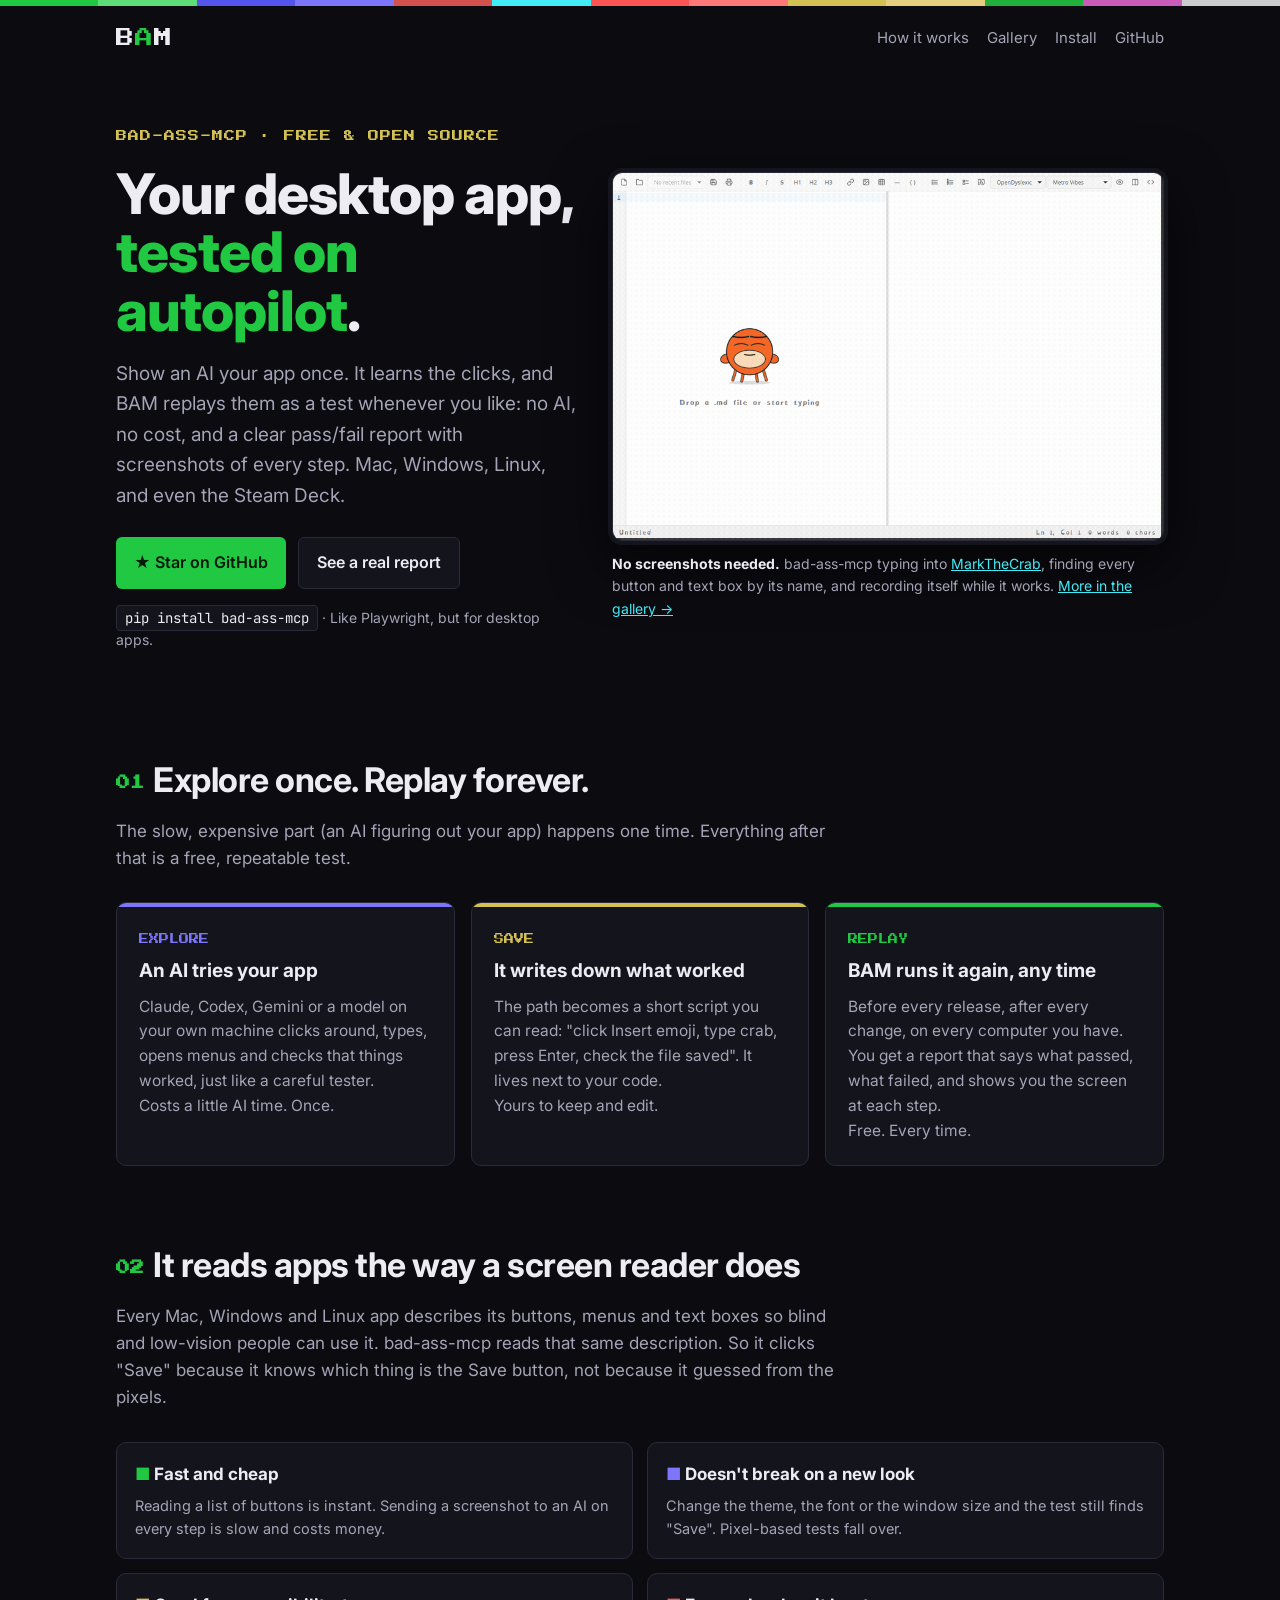
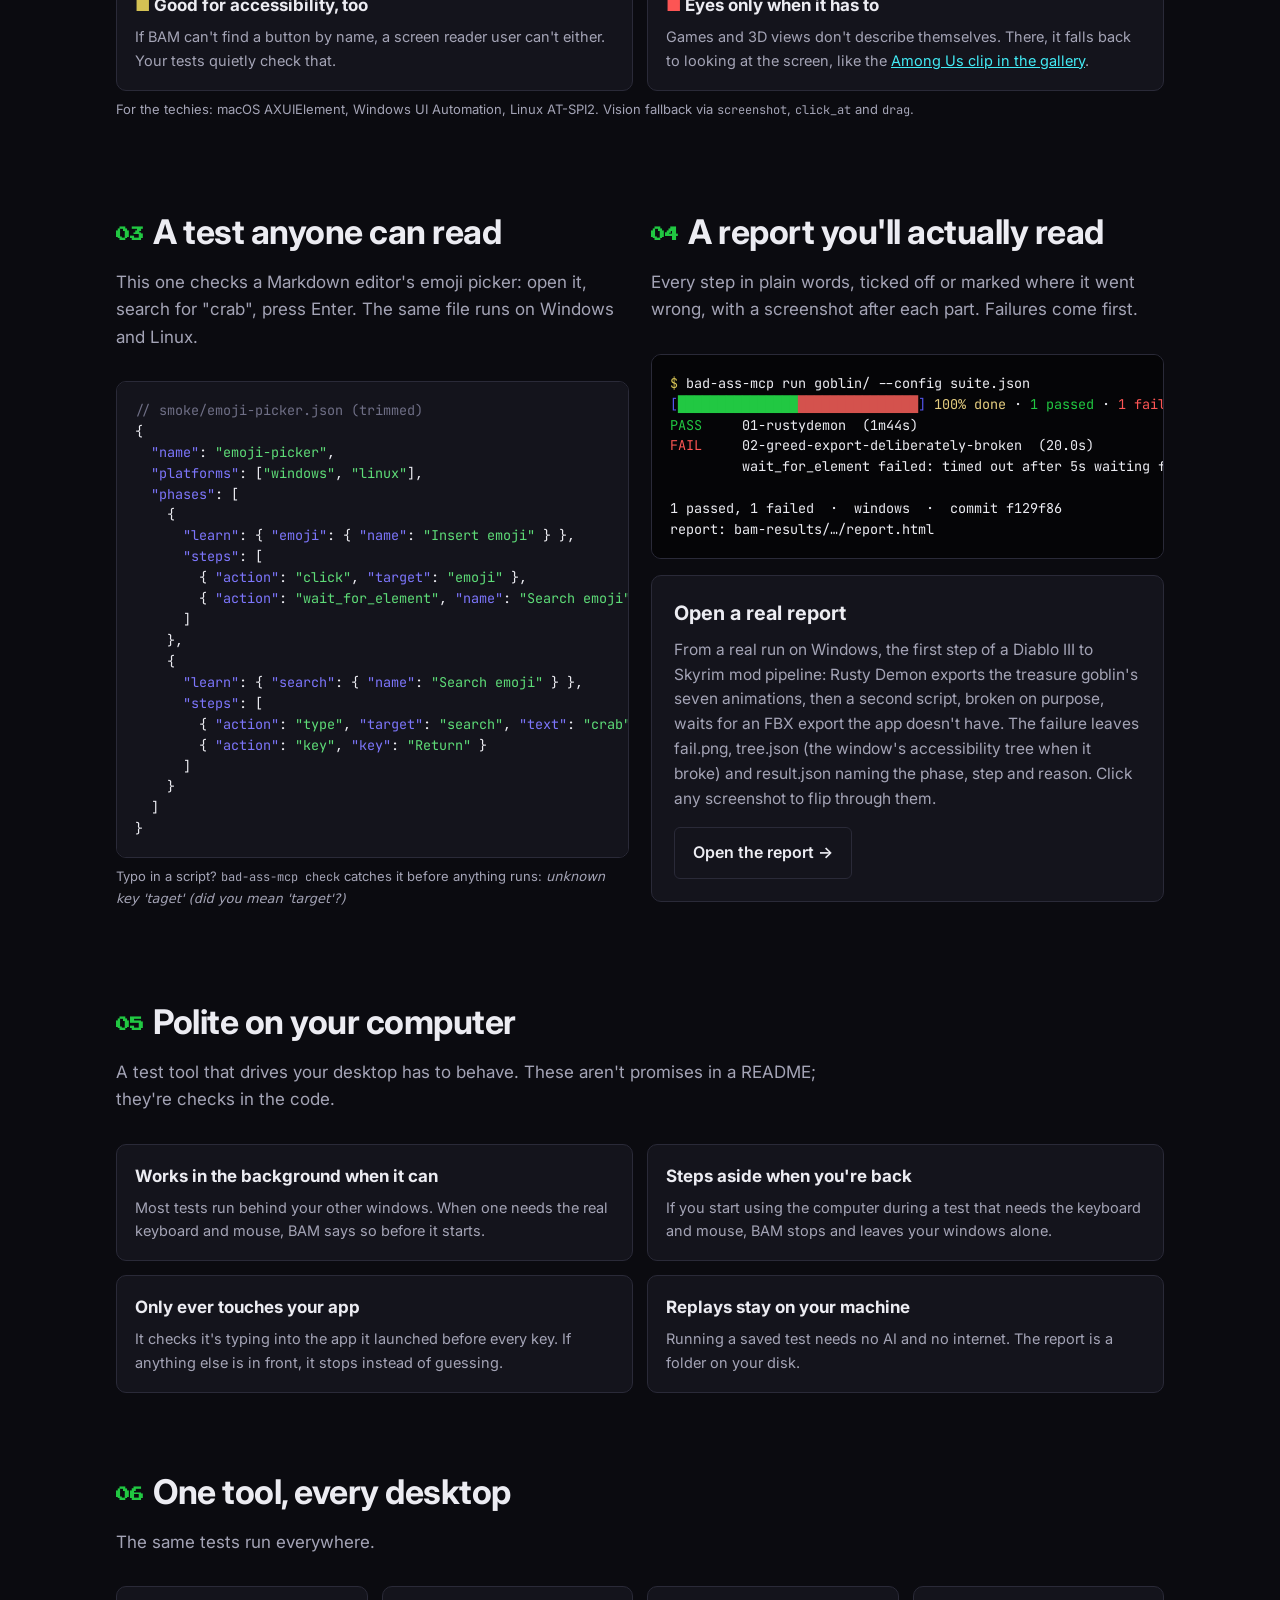
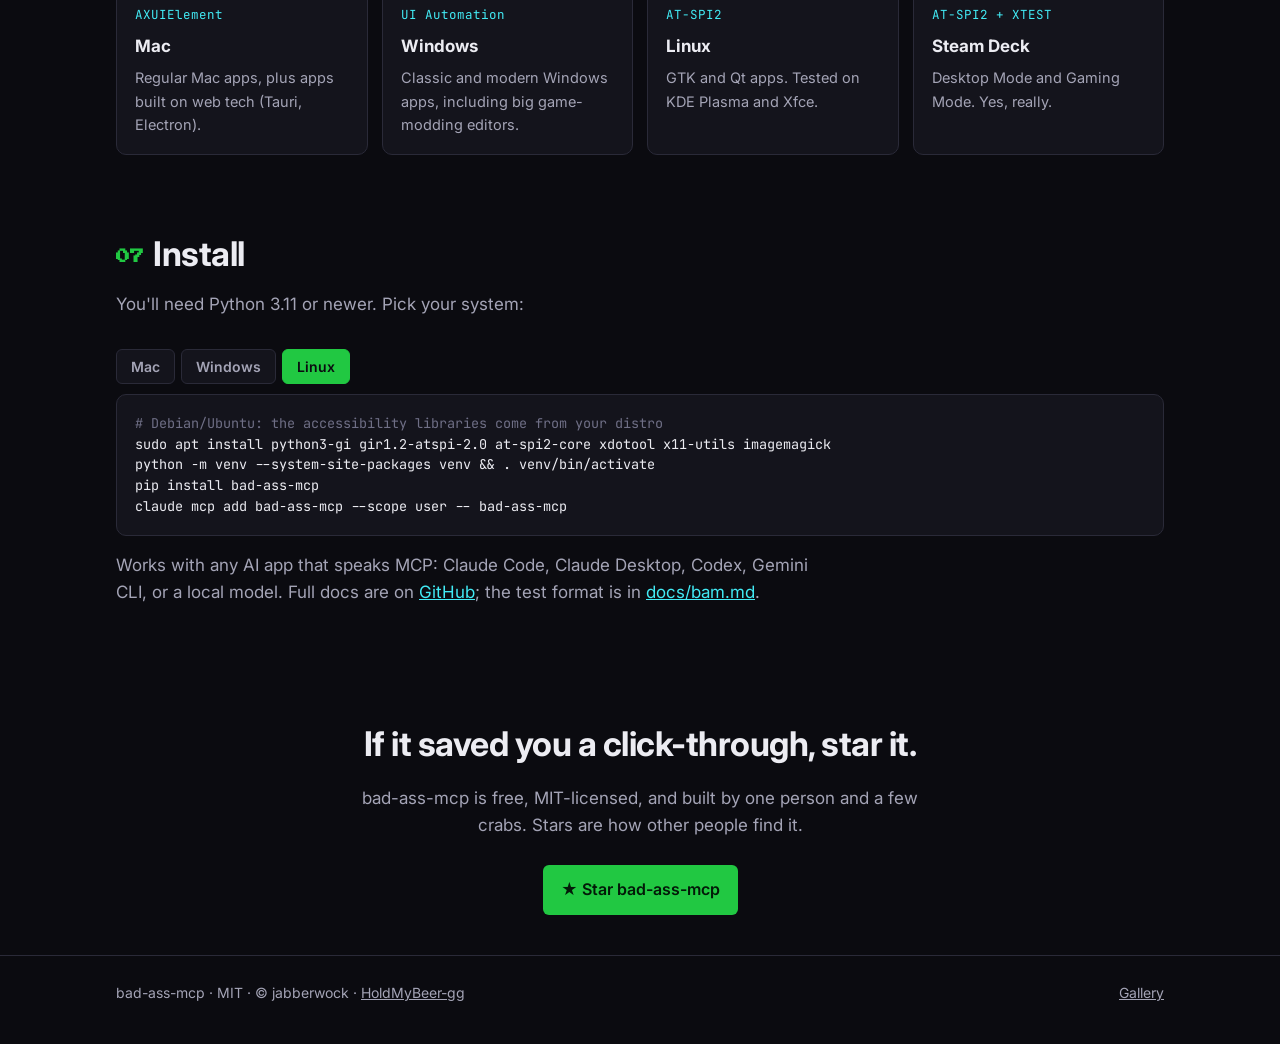
==== commit 11ac5567: "Show a Windows goblin pipeline run as the sample report" ====
--- a/index.html
+++ b/index.html
@@ -139,17 +139,17 @@
       <div>
         <h2><span class="n">04</span>A report you'll actually read</h2>
         <p class="sub">Every step in plain words, ticked off or marked where it went wrong, with a screenshot after each part. Failures come first.</p>
-<pre class="term"><span class="p">$</span> bad-ass-mcp run smoke/ --config bam.json
+<pre class="term"><span class="p">$</span> bad-ass-mcp run goblin/ --config suite.json
 <span style="color:#5455ed">[</span><span style="color:#21c842">███████████████</span><span style="color:#d4524d">███████████████</span><span style="color:#5455ed">]</span> <span style="color:#e6ce80">100% done</span> · <span class="ok">1 passed</span> · <span class="bad">1 failed</span>
-<span class="ok">PASS    </span> font-picker-escape  (27.0s)
-<span class="bad">FAIL    </span> b-deliberately-broken  (23.5s)
-         element not found: done (name 'Done and dusted')
-
-1 passed, 1 failed in 50.0s  ·  macos  ·  commit 79a8a8d
+<span class="ok">PASS    </span> 01-rustydemon  (1m44s)
+<span class="bad">FAIL    </span> 02-greed-export-deliberately-broken  (20.0s)
+         wait_for_element failed: timed out after 5s waiting for name='Export As FBX'
+
+1 passed, 1 failed  ·  windows  ·  commit f129f86
 report: bam-results/…/report.html</pre>
         <div class="report-card" style="margin-top:16px">
           <h3>Open a real report</h3>
-          <p>From a real run on a Mac: one test passes, one was broken on purpose so you can see what a failure looks like. Click any screenshot to flip through them.</p>
+          <p>From a real run on Windows, the first step of a Diablo III to Skyrim mod pipeline: Rusty Demon exports the treasure goblin's seven animations, then a second script, broken on purpose, waits for an FBX export the app doesn't have. The failure leaves fail.png, tree.json (the window's accessibility tree when it broke) and result.json naming the phase, step and reason. Click any screenshot to flip through them.</p>
           <a class="btn ghost" href="report/report.html">Open the report →</a>
         </div>
       </div>
